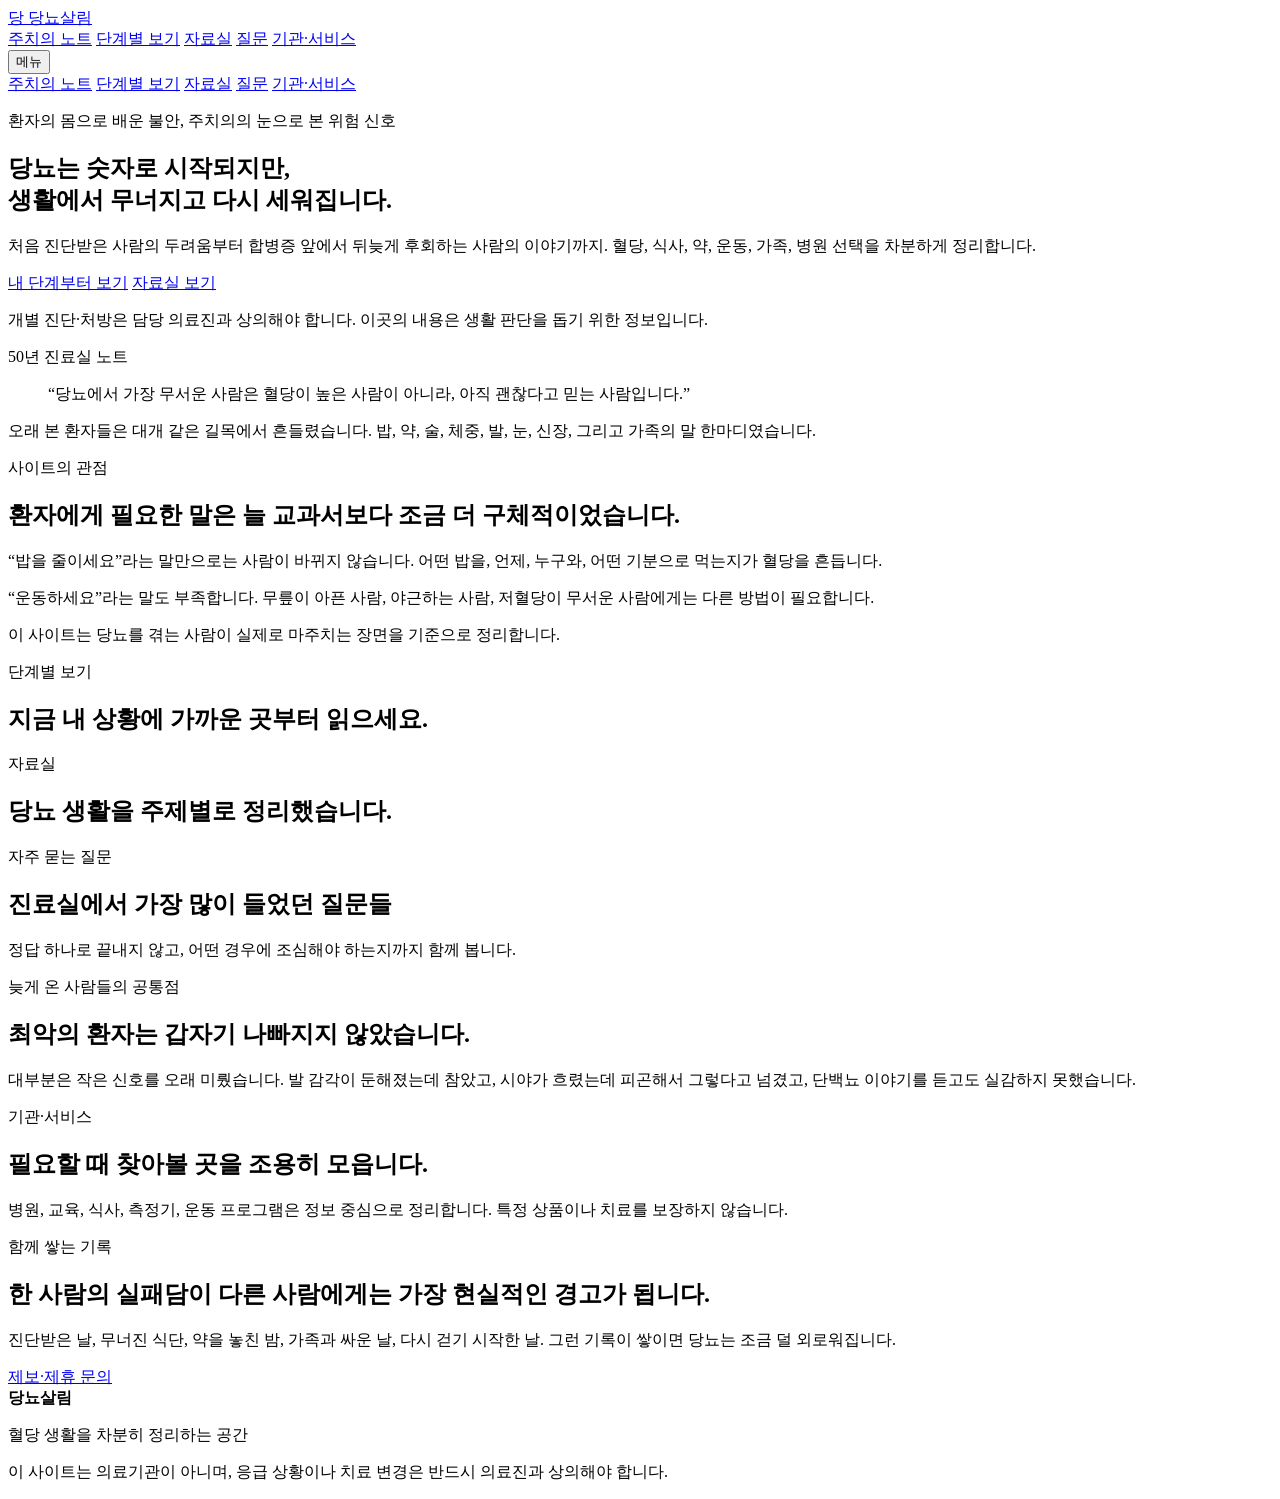
==== index.html @ 9df56ef4 "Create renewed diabetes site index" ====
<!doctype html>
<html lang="ko">
<head>
  <meta charset="UTF-8" />
  <meta name="viewport" content="width=device-width, initial-scale=1.0" />
  <title>당뇨살림 | 환자와 주치의의 당뇨 기록</title>
  <meta name="description" content="당뇨를 겪은 사람의 마음과 오랜 진료실의 경험을 바탕으로 혈당, 식사, 약, 합병증, 가족의 문제를 담백하게 정리한 당뇨 정보 사이트입니다." />
  <link rel="preconnect" href="https://fonts.googleapis.com">
  <link rel="preconnect" href="https://fonts.gstatic.com" crossorigin>
  <link href="https://fonts.googleapis.com/css2?family=Noto+Sans+KR:wght@400;500;700;800&display=swap" rel="stylesheet">
  <link rel="stylesheet" href="./styles.css" />
</head>
<body>
  <header class="topbar">
    <div class="container nav">
      <a href="#home" class="brand" aria-label="당뇨살림 홈">
        <span class="brand-mark">당</span>
        <span class="brand-text">당뇨살림</span>
      </a>
      <nav class="nav-links" aria-label="주요 메뉴">
        <a href="#story">주치의 노트</a>
        <a href="#stages">단계별 보기</a>
        <a href="#library">자료실</a>
        <a href="#questions">질문</a>
        <a href="#partners">기관·서비스</a>
      </nav>
      <button class="mobile-toggle" id="mobileToggle" type="button">메뉴</button>
    </div>
    <div class="mobile-panel" id="mobilePanel">
      <a href="#story">주치의 노트</a>
      <a href="#stages">단계별 보기</a>
      <a href="#library">자료실</a>
      <a href="#questions">질문</a>
      <a href="#partners">기관·서비스</a>
    </div>
  </header>

  <main id="home">
    <section class="hero">
      <div class="container hero-grid">
        <div class="hero-copy">
          <p class="eyebrow">환자의 몸으로 배운 불안, 주치의의 눈으로 본 위험 신호</p>
          <h1>당뇨는 숫자로 시작되지만,<br />생활에서 무너지고 다시 세워집니다.</h1>
          <p class="lead">처음 진단받은 사람의 두려움부터 합병증 앞에서 뒤늦게 후회하는 사람의 이야기까지. 혈당, 식사, 약, 운동, 가족, 병원 선택을 차분하게 정리합니다.</p>
          <div class="hero-actions">
            <a href="#stages" class="btn primary">내 단계부터 보기</a>
            <a href="#library" class="btn ghost">자료실 보기</a>
          </div>
          <p class="medical-note">개별 진단·처방은 담당 의료진과 상의해야 합니다. 이곳의 내용은 생활 판단을 돕기 위한 정보입니다.</p>
        </div>
        <aside class="doctor-card" aria-label="사이트 소개">
          <div class="doctor-kicker">50년 진료실 노트</div>
          <blockquote>“당뇨에서 가장 무서운 사람은 혈당이 높은 사람이 아니라, 아직 괜찮다고 믿는 사람입니다.”</blockquote>
          <p>오래 본 환자들은 대개 같은 길목에서 흔들렸습니다. 밥, 약, 술, 체중, 발, 눈, 신장, 그리고 가족의 말 한마디였습니다.</p>
        </aside>
      </div>
    </section>

    <section id="story" class="section story-section">
      <div class="container story-grid">
        <div>
          <p class="eyebrow">사이트의 관점</p>
          <h2>환자에게 필요한 말은 늘 교과서보다 조금 더 구체적이었습니다.</h2>
        </div>
        <div class="story-text">
          <p>“밥을 줄이세요”라는 말만으로는 사람이 바뀌지 않습니다. 어떤 밥을, 언제, 누구와, 어떤 기분으로 먹는지가 혈당을 흔듭니다.</p>
          <p>“운동하세요”라는 말도 부족합니다. 무릎이 아픈 사람, 야근하는 사람, 저혈당이 무서운 사람에게는 다른 방법이 필요합니다.</p>
          <p>이 사이트는 당뇨를 겪는 사람이 실제로 마주치는 장면을 기준으로 정리합니다.</p>
        </div>
      </div>
    </section>

    <section class="section compact" id="stages">
      <div class="container">
        <div class="section-head">
          <p class="eyebrow">단계별 보기</p>
          <h2>지금 내 상황에 가까운 곳부터 읽으세요.</h2>
        </div>
        <div class="stage-grid" id="stageGrid"></div>
      </div>
    </section>

    <section class="section muted" id="library">
      <div class="container">
        <div class="section-head split">
          <div>
            <p class="eyebrow">자료실</p>
            <h2>당뇨 생활을 주제별로 정리했습니다.</h2>
          </div>
          <div class="filter-row" id="filterRow"></div>
        </div>
        <div class="article-grid" id="articleGrid"></div>
      </div>
    </section>

    <section class="section" id="questions">
      <div class="container question-layout">
        <div>
          <p class="eyebrow">자주 묻는 질문</p>
          <h2>진료실에서 가장 많이 들었던 질문들</h2>
          <p class="soft-copy">정답 하나로 끝내지 않고, 어떤 경우에 조심해야 하는지까지 함께 봅니다.</p>
        </div>
        <div class="faq-list" id="faqList"></div>
      </div>
    </section>

    <section class="section dark" id="worst">
      <div class="container warning-grid">
        <div>
          <p class="eyebrow light">늦게 온 사람들의 공통점</p>
          <h2>최악의 환자는 갑자기 나빠지지 않았습니다.</h2>
          <p>대부분은 작은 신호를 오래 미뤘습니다. 발 감각이 둔해졌는데 참았고, 시야가 흐렸는데 피곤해서 그렇다고 넘겼고, 단백뇨 이야기를 듣고도 실감하지 못했습니다.</p>
        </div>
        <div class="warning-list" id="warningList"></div>
      </div>
    </section>

    <section class="section" id="partners">
      <div class="container">
        <div class="section-head split">
          <div>
            <p class="eyebrow">기관·서비스</p>
            <h2>필요할 때 찾아볼 곳을 조용히 모읍니다.</h2>
          </div>
          <p class="soft-copy narrow">병원, 교육, 식사, 측정기, 운동 프로그램은 정보 중심으로 정리합니다. 특정 상품이나 치료를 보장하지 않습니다.</p>
        </div>
        <div class="partner-grid" id="partnerGrid"></div>
      </div>
    </section>

    <section class="section closing" id="contact">
      <div class="container closing-box">
        <p class="eyebrow">함께 쌓는 기록</p>
        <h2>한 사람의 실패담이 다른 사람에게는 가장 현실적인 경고가 됩니다.</h2>
        <p>진단받은 날, 무너진 식단, 약을 놓친 밤, 가족과 싸운 날, 다시 걷기 시작한 날. 그런 기록이 쌓이면 당뇨는 조금 덜 외로워집니다.</p>
        <a class="btn primary" href="mailto:contact@example.com">제보·제휴 문의</a>
      </div>
    </section>
  </main>

  <footer class="footer">
    <div class="container footer-grid">
      <div><strong>당뇨살림</strong><p>혈당 생활을 차분히 정리하는 공간</p></div>
      <div><p>이 사이트는 의료기관이 아니며, 응급 상황이나 치료 변경은 반드시 의료진과 상의해야 합니다.</p></div>
    </div>
  </footer>

  <script src="./data.js"></script>
  <script src="./app.js"></script>
</body>
</html>
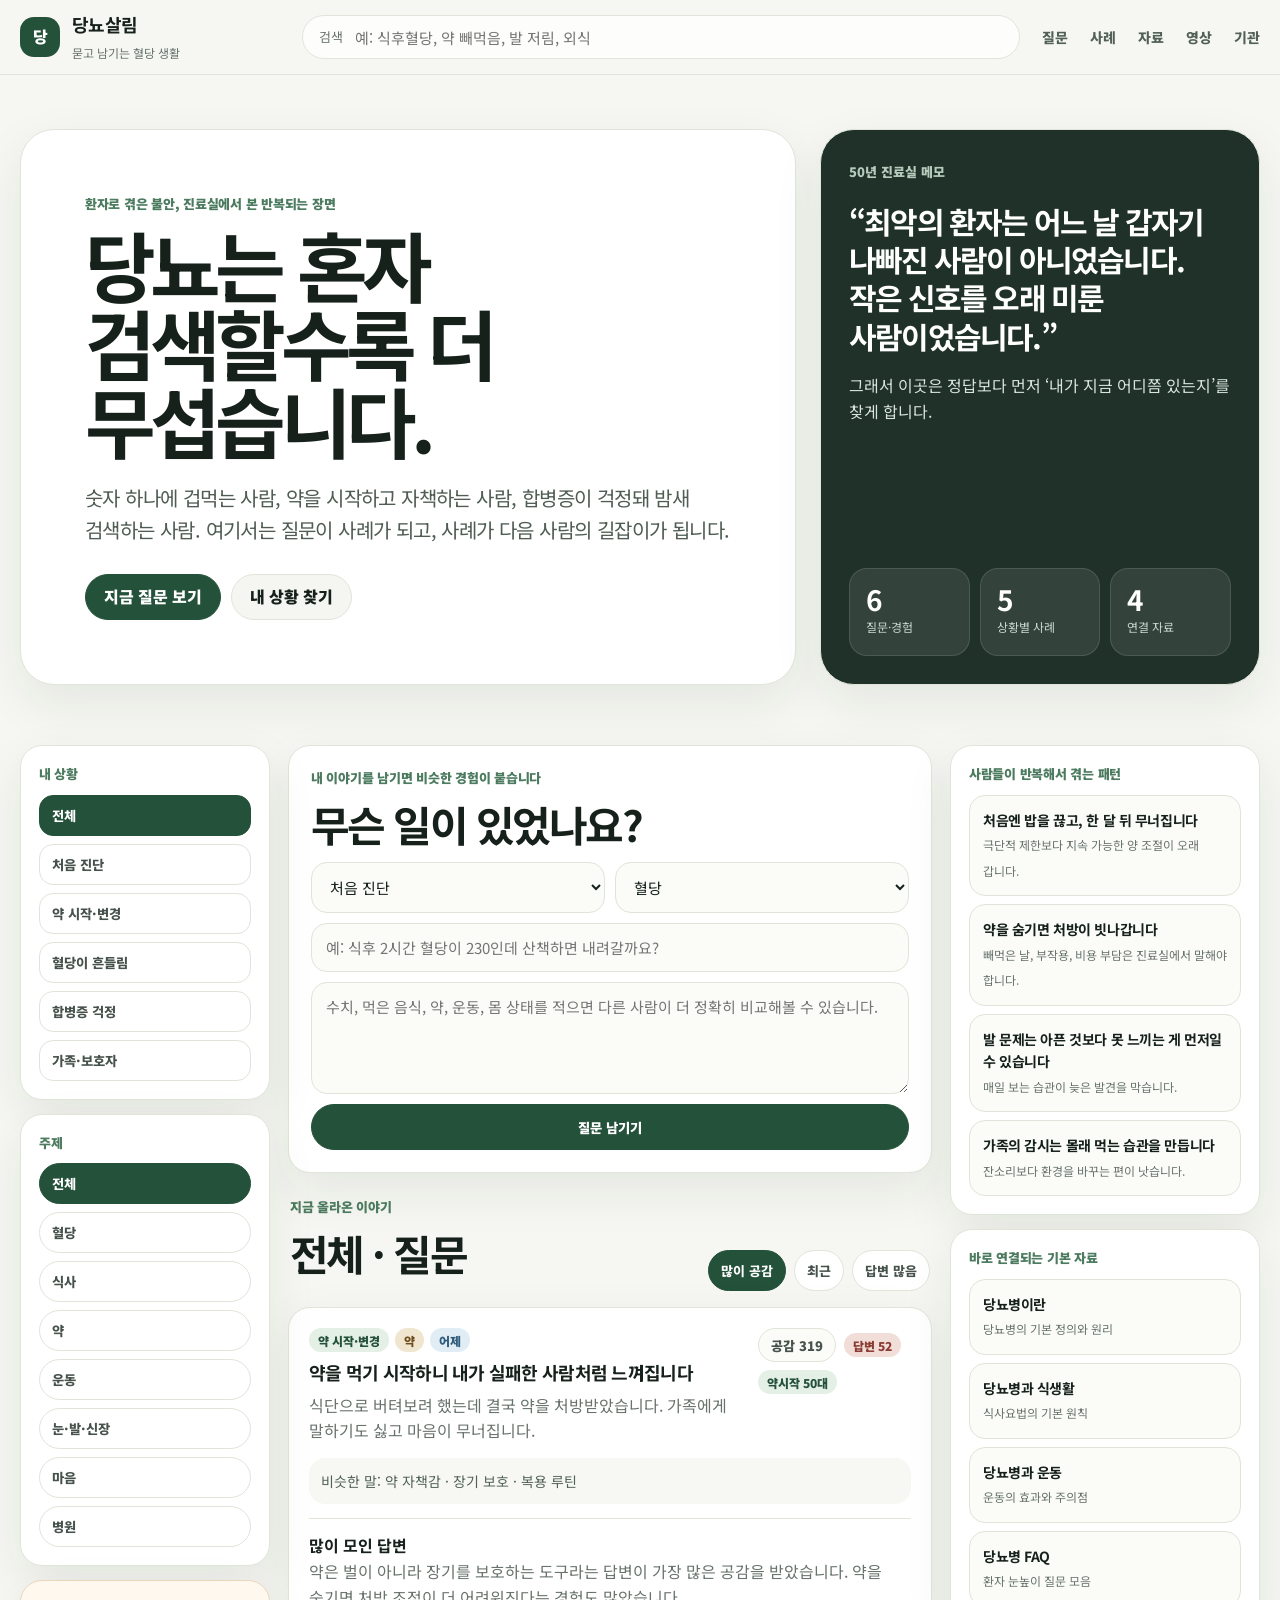
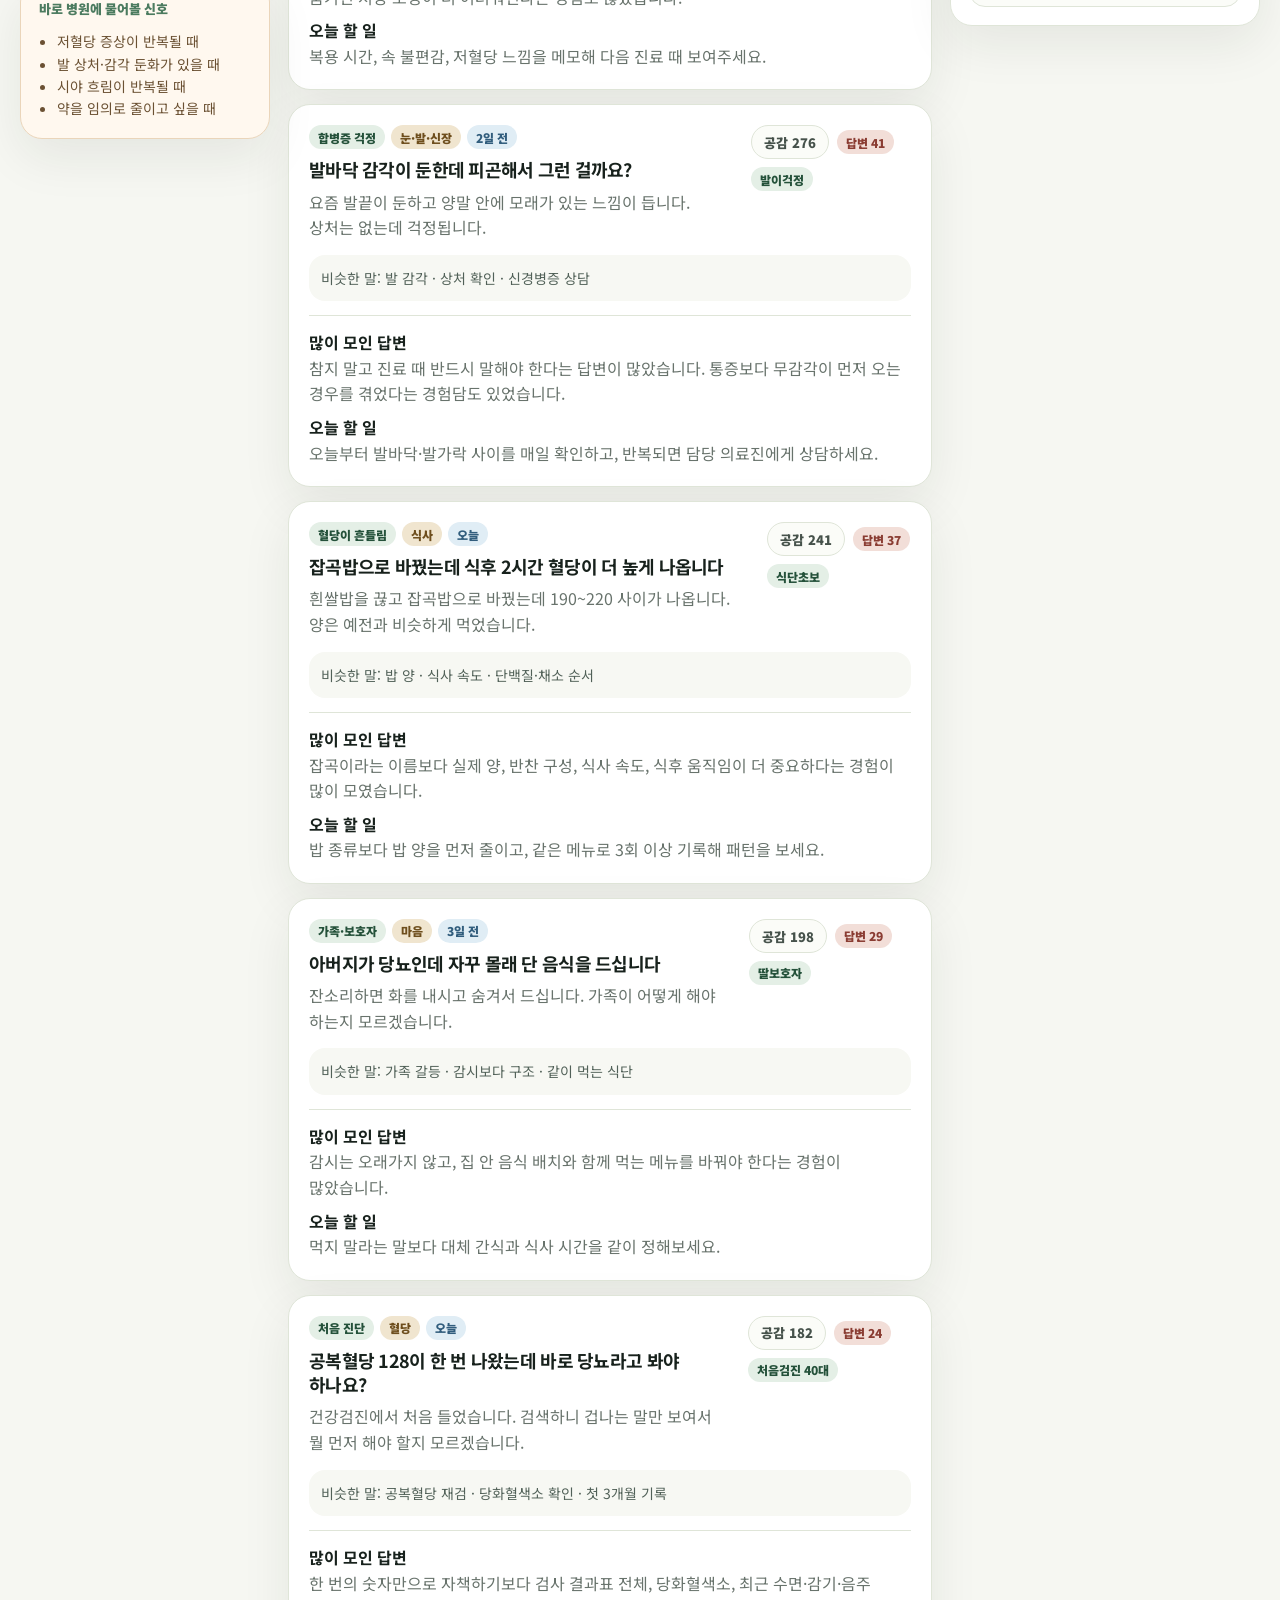
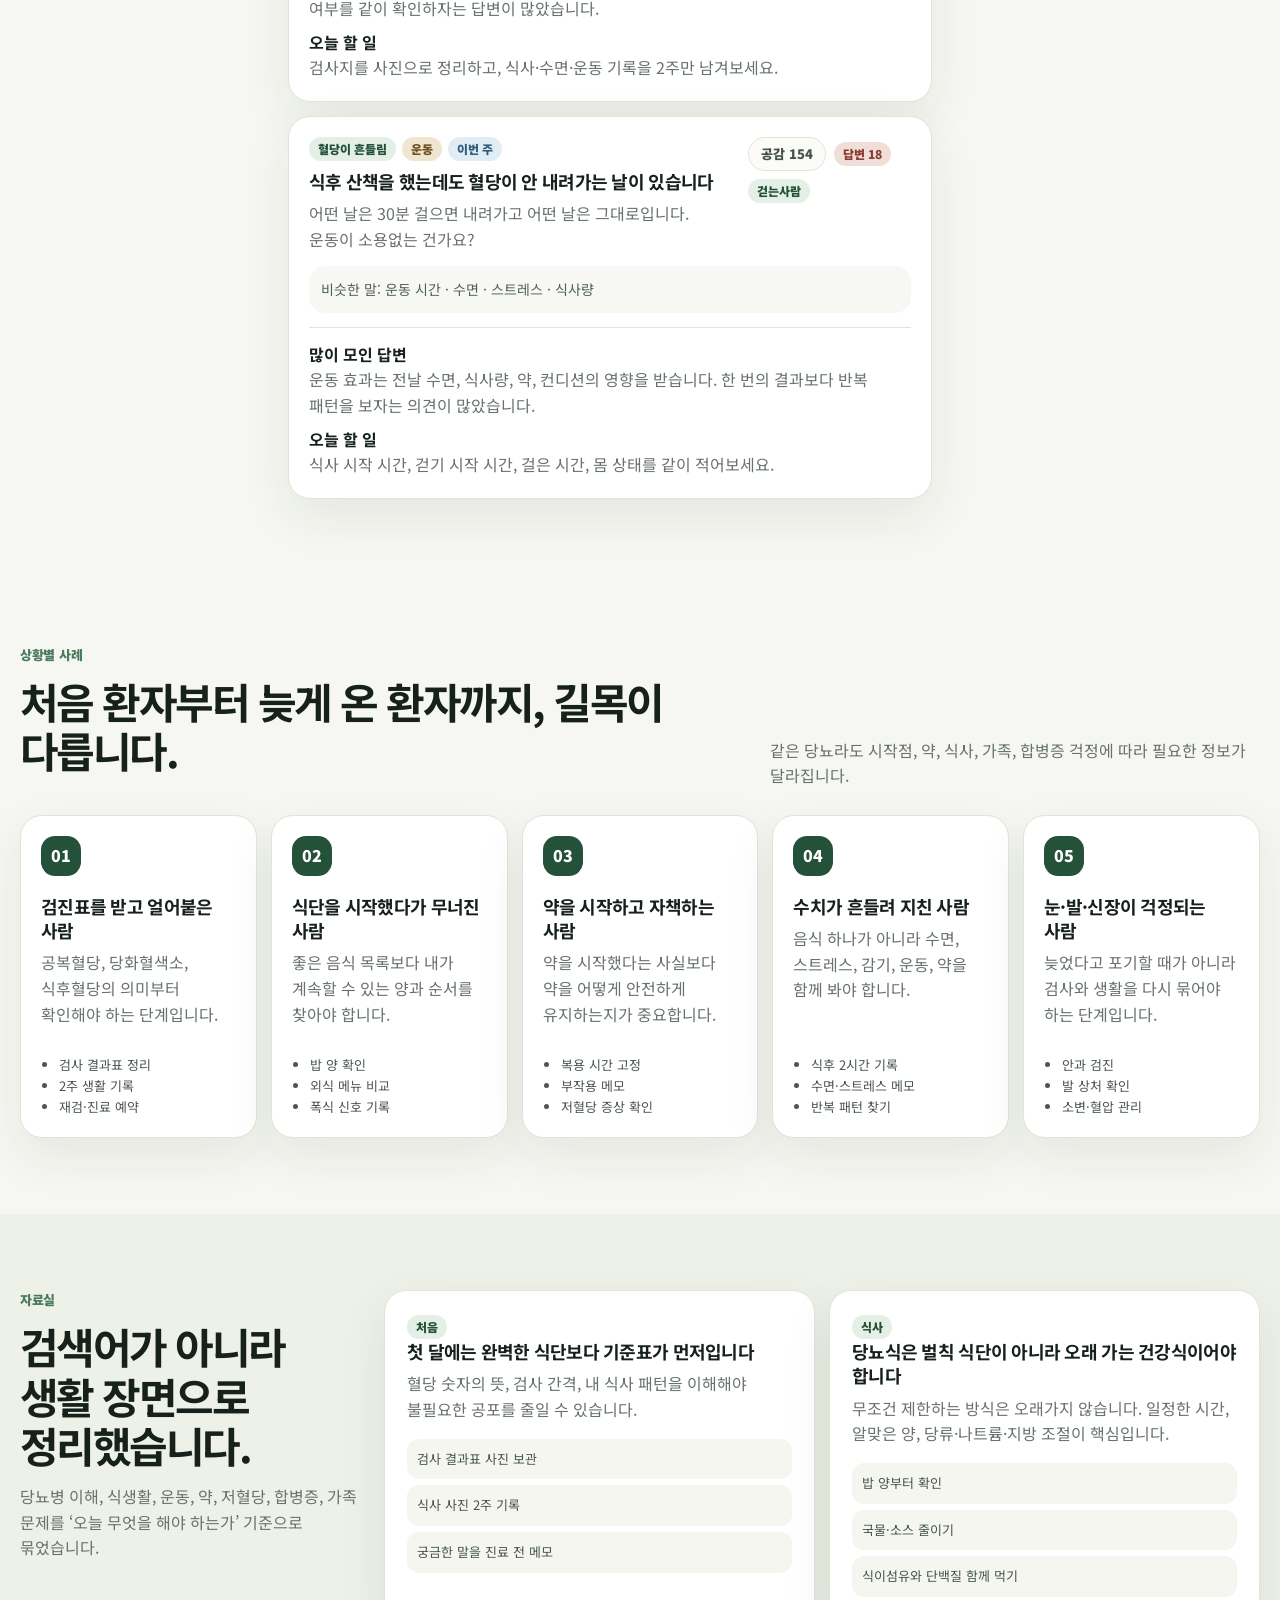
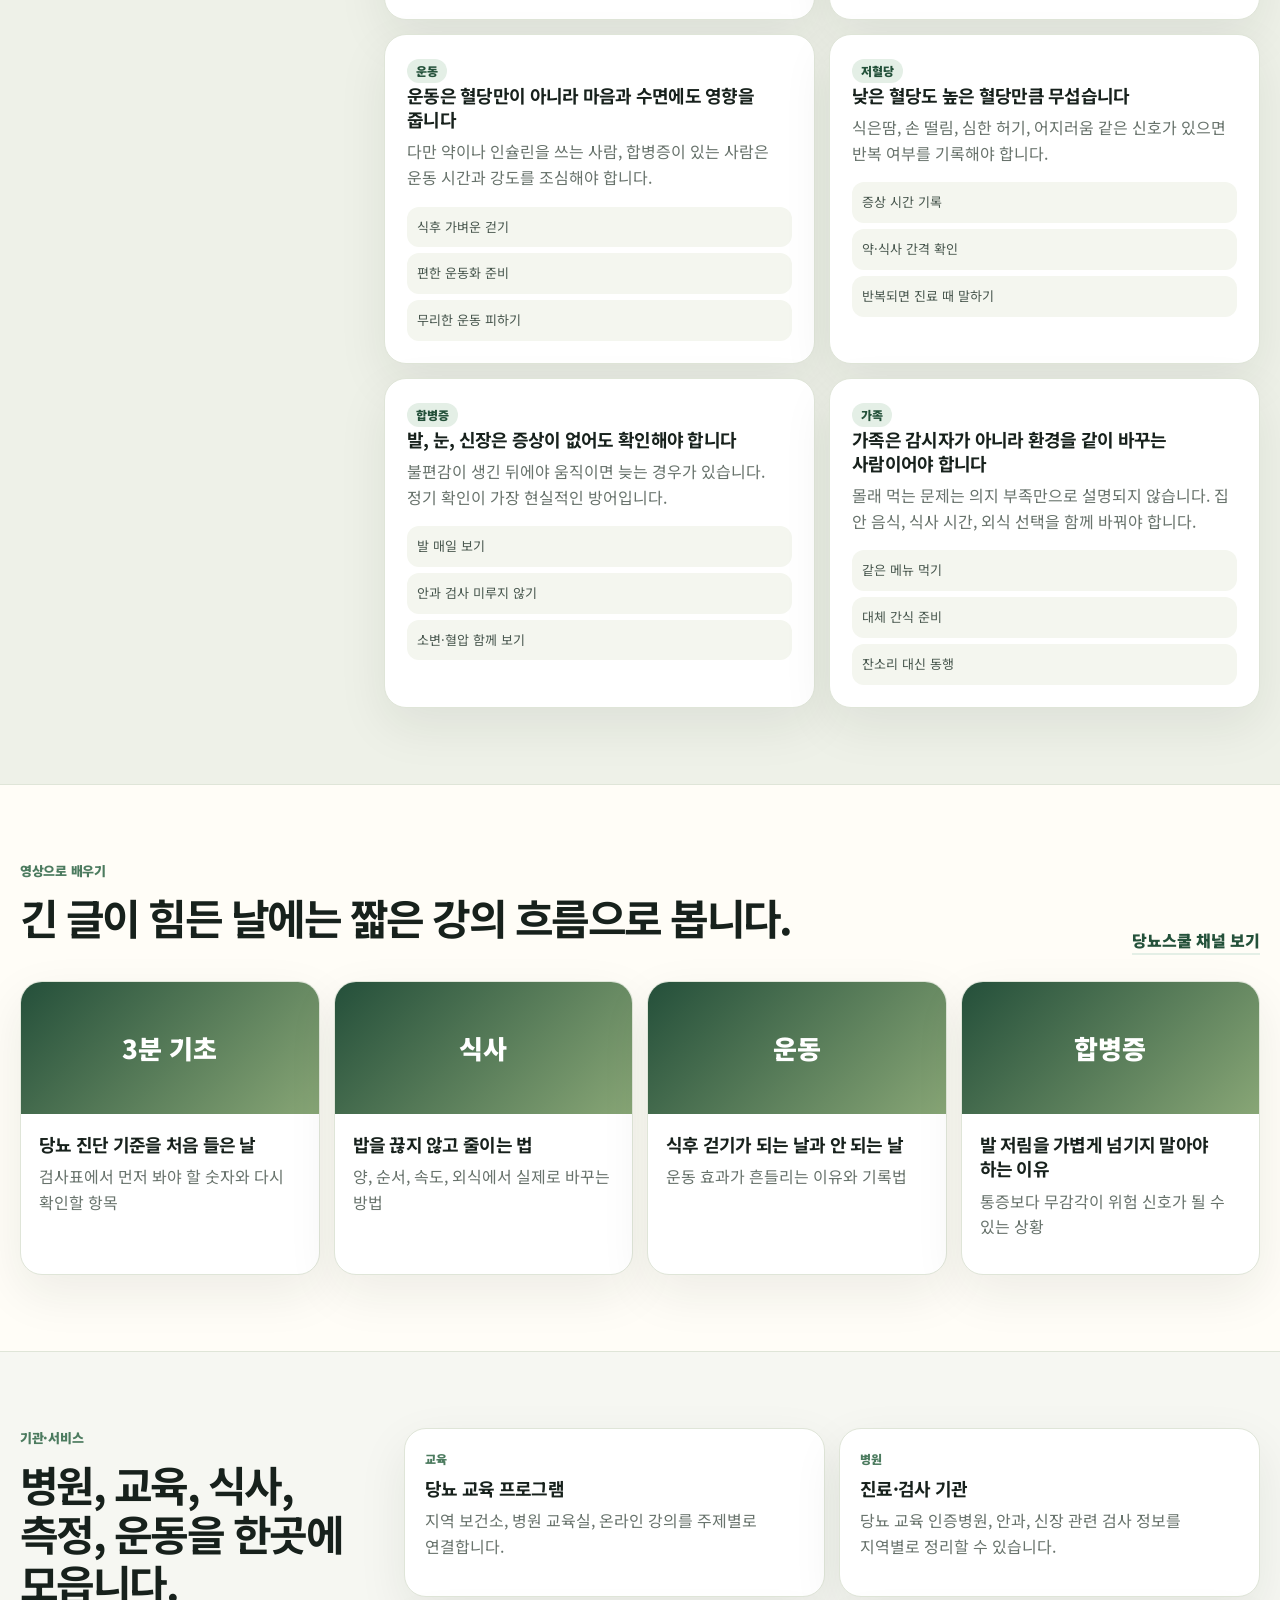
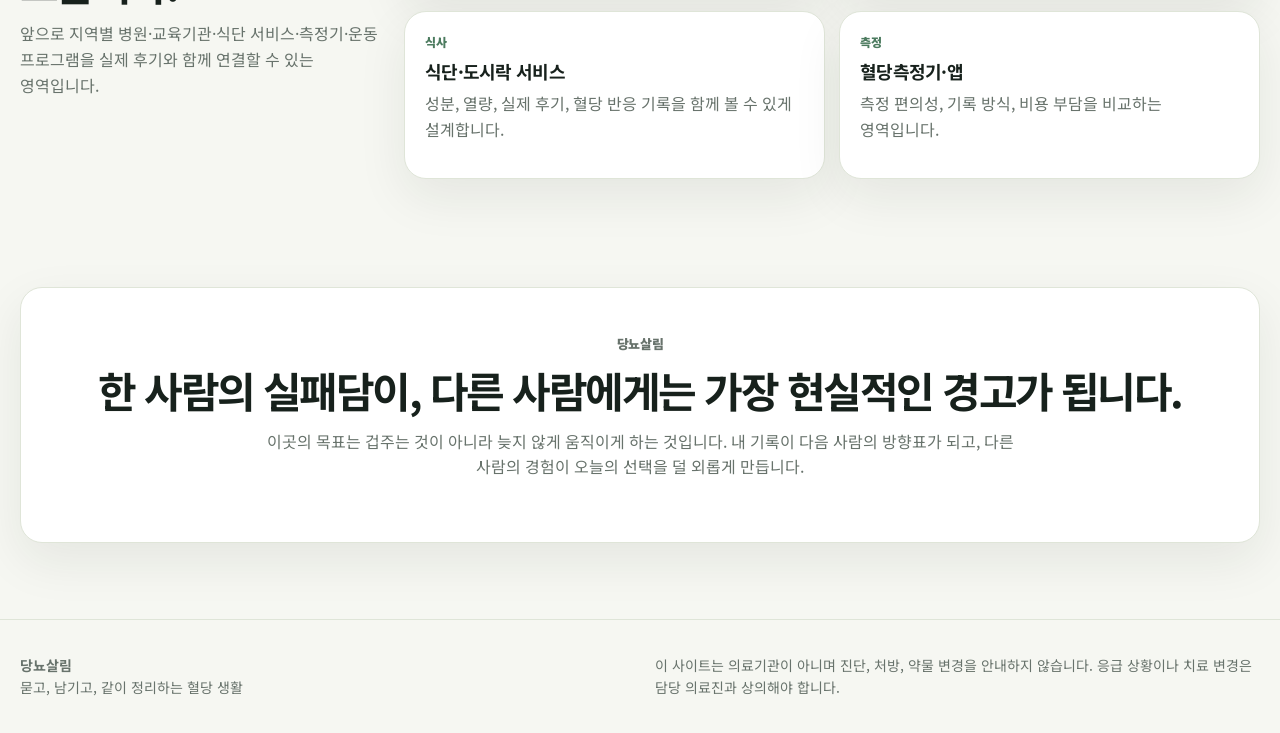
==== commit 2953f774: "Redesign as community knowledge product" ====
--- a/index.html
+++ b/index.html
@@ -3,149 +3,29 @@
 <head>
   <meta charset="UTF-8" />
   <meta name="viewport" content="width=device-width, initial-scale=1.0" />
-  <title>당뇨살림 | 환자와 주치의의 당뇨 기록</title>
-  <meta name="description" content="당뇨를 겪은 사람의 마음과 오랜 진료실의 경험을 바탕으로 혈당, 식사, 약, 합병증, 가족의 문제를 담백하게 정리한 당뇨 정보 사이트입니다." />
+  <title>당뇨살림 | 묻고 남기는 혈당 생활 커뮤니티</title>
+  <meta name="description" content="당뇨 환자의 실제 경험과 오래 진료실에서 반복해서 본 노하우를 질문, 사례, 자료, 영상, 기관 정보로 연결하는 당뇨 생활 커뮤니티입니다." />
   <link rel="preconnect" href="https://fonts.googleapis.com">
   <link rel="preconnect" href="https://fonts.gstatic.com" crossorigin>
-  <link href="https://fonts.googleapis.com/css2?family=Noto+Sans+KR:wght@400;500;700;800&display=swap" rel="stylesheet">
-  <link rel="stylesheet" href="./styles.css" />
+  <link href="https://fonts.googleapis.com/css2?family=Noto+Sans+KR:wght@400;500;700;800;900&display=swap" rel="stylesheet">
+  <style>
+    :root{--bg:#f6f7f2;--paper:#fff;--ink:#17211c;--muted:#68736c;--line:#dfe5d8;--soft:#eef1e8;--green:#24513a;--green2:#4c7b5f;--green3:#e4efe6;--sand:#f0e5cf;--red:#8a3c32;--blue:#315d7d;--shadow:0 18px 50px rgba(23,33,28,.08);--r:22px}*{box-sizing:border-box}html{scroll-behavior:smooth}body{margin:0;font-family:'Noto Sans KR',system-ui,sans-serif;background:var(--bg);color:var(--ink);line-height:1.6;word-break:keep-all}a{text-decoration:none;color:inherit}button,input,select,textarea{font-family:inherit}button{cursor:pointer}.shell{width:min(1440px,calc(100% - 40px));margin:0 auto}.topbar{position:sticky;top:0;z-index:20;background:rgba(246,247,242,.92);backdrop-filter:blur(16px);border-bottom:1px solid var(--line)}.nav{height:74px;display:grid;grid-template-columns:260px minmax(280px,1fr) auto;gap:22px;align-items:center}.brand{display:flex;gap:12px;align-items:center}.mark{width:40px;height:40px;border-radius:14px;background:var(--green);color:#fff;display:grid;place-items:center;font-weight:900}.brand strong{display:block;font-size:18px;letter-spacing:-.04em}.brand small{color:var(--muted);font-size:12px}.search{height:44px;border:1px solid var(--line);background:rgba(255,255,255,.8);border-radius:999px;display:flex;gap:10px;align-items:center;padding:0 16px;color:var(--muted);font-size:13px}.search input{width:100%;border:0;outline:0;background:transparent;font-size:15px}.navlinks{display:flex;gap:22px;font-size:14px;font-weight:800;color:#526057}.hero{padding:54px 0 34px}.hero-grid{display:grid;grid-template-columns:minmax(0,1.2fr) 440px;gap:24px}.hero-copy,.hero-panel,.card,.composer,.thread,.case,.knowledge,.video,.partner,.closing-box{background:var(--paper);border:1px solid var(--line);border-radius:var(--r);box-shadow:var(--shadow)}.hero-copy{border-radius:34px;padding:clamp(34px,6vw,64px)}.eyebrow,.label{margin:0 0 10px;color:var(--green2);font-size:13px;font-weight:900;letter-spacing:-.02em}h1,h2,h3,p{margin-top:0}h1{font-size:clamp(44px,6vw,78px);line-height:1.02;letter-spacing:-.075em;margin-bottom:22px}h2{font-size:clamp(25px,3.4vw,42px);line-height:1.18;letter-spacing:-.06em;margin-bottom:14px}h3{font-size:18px;line-height:1.35;letter-spacing:-.04em;margin-bottom:8px}.lead{color:#4f5d53;font-size:20px;max-width:840px;letter-spacing:-.03em}.actions{display:flex;gap:10px;flex-wrap:wrap;margin-top:28px}.btn{min-height:46px;border:1px solid var(--line);border-radius:999px;padding:0 18px;display:inline-flex;align-items:center;justify-content:center;font-weight:900;background:#fff}.btn.primary{background:var(--green);color:#fff;border-color:var(--green)}.btn.ghost{background:#f5f6f1}.hero-panel{border-radius:34px;padding:28px;display:grid;align-content:space-between;gap:22px;background:#1f3128;color:#fff}.doctor span{color:#b7cbbd;font-size:13px;font-weight:900}.doctor strong{display:block;margin:18px 0;font-size:30px;line-height:1.28;letter-spacing:-.06em}.doctor p{color:#d9e4dc;margin-bottom:0}.stats{display:grid;grid-template-columns:repeat(3,1fr);gap:10px}.stats div{background:rgba(255,255,255,.09);border:1px solid rgba(255,255,255,.12);border-radius:18px;padding:16px}.stats strong{display:block;font-size:28px;line-height:1}.stats span{color:#c9d8ce;font-size:12px}.app{padding:26px 0 70px}.app-grid{display:grid;grid-template-columns:250px minmax(0,1fr) 310px;gap:18px;align-items:start}.side{position:sticky;top:92px;display:grid;gap:14px}.card{padding:18px}.list{display:grid;gap:8px}.state,.topic,.sort{border:1px solid var(--line);background:#fff;border-radius:14px;padding:10px 12px;text-align:left;color:#46524b;font-weight:800}.topic,.sort{border-radius:999px}.state.active,.topic.active,.sort.active{background:var(--green);color:#fff;border-color:var(--green)}.caution{background:#fff8ef;border-color:#ead5ba}.caution ul{margin:0;padding-left:18px;color:#6b5133;font-size:14px}.feed{display:grid;gap:16px}.composer{padding:22px}.form{display:grid;gap:10px}.two{display:grid;grid-template-columns:1fr 1fr;gap:10px}.form input,.form textarea,.form select{width:100%;border:1px solid var(--line);border-radius:16px;padding:13px 14px;outline:0;background:#fbfcf8;color:var(--ink);font-size:15px}.toolbar{display:flex;justify-content:space-between;gap:20px;align-items:end;padding:8px 2px 0}.sorts{display:flex;gap:8px;flex-wrap:wrap;justify-content:flex-end}.sort{font-size:13px}.threads{display:grid;gap:14px}.thread{padding:20px;display:grid;gap:14px}.thread-top{display:flex;justify-content:space-between;gap:18px;align-items:start}.meta{display:flex;flex-wrap:wrap;gap:6px;margin-bottom:8px}.pill{display:inline-flex;align-items:center;min-height:24px;padding:0 9px;border-radius:999px;font-size:12px;font-weight:900;background:var(--green3);color:var(--green)}.pill.sand{background:var(--sand);color:#6e4e1d}.pill.blue{background:#e0edf5;color:var(--blue)}.pill.red{background:#f2ded8;color:var(--red)}.thread p{color:var(--muted);margin-bottom:0}.thread-actions{display:flex;flex-wrap:wrap;gap:8px;align-items:center}.vote,.mini{border:1px solid var(--line);border-radius:999px;background:#fbfcf8;min-height:34px;padding:0 12px;font-size:13px;font-weight:900;color:#46524b}.summary{border-top:1px solid var(--line);padding-top:14px;display:grid;gap:8px}.related{background:#f7f8f3;border-radius:16px;padding:12px;color:#516158;font-size:14px}.pattern,.source{border:1px solid var(--line);border-radius:16px;padding:13px;background:#fbfcf8}.pattern strong,.source strong{display:block;font-size:14px;letter-spacing:-.03em}.pattern span,.source span{color:var(--muted);font-size:12px}.section{padding:76px 0}.muted{background:var(--soft)}.head{margin-bottom:26px}.split{display:flex;justify-content:space-between;gap:40px;align-items:end}.copy{color:var(--muted);max-width:520px;margin-bottom:0}.case-map{display:grid;grid-template-columns:repeat(5,1fr);gap:14px}.case{padding:20px;min-height:270px;display:flex;flex-direction:column;justify-content:space-between}.step{width:40px;height:40px;border-radius:14px;display:grid;place-items:center;background:var(--green);color:#fff;font-weight:900;margin-bottom:18px}.case p,.knowledge p,.video p,.partner p,.closing-box p{color:var(--muted)}.case ul{margin:12px 0 0;padding-left:18px;color:#4b574f;font-size:13px}.library-layout{display:grid;grid-template-columns:340px minmax(0,1fr);gap:24px;align-items:start}.library-intro{position:sticky;top:92px}.knowledge-grid{display:grid;grid-template-columns:repeat(2,1fr);gap:14px}.knowledge{padding:22px}.todo{display:grid;gap:6px;margin-top:14px}.todo span{background:#f4f6ef;border-radius:12px;padding:10px;font-size:13px;color:#48574e}.video-section{background:#fffdf7;border-top:1px solid var(--line);border-bottom:1px solid var(--line)}.video-grid{display:grid;grid-template-columns:repeat(4,1fr);gap:14px}.video{overflow:hidden}.thumb{min-height:132px;background:linear-gradient(135deg,#244f3a,#88a676);color:#fff;display:grid;place-items:center;font-weight:900;font-size:26px}.video .body{padding:18px}.link{color:var(--green);font-weight:900;border-bottom:2px solid var(--green3);align-self:end}.places-grid{display:grid;grid-template-columns:360px minmax(0,1fr);gap:24px}.partner-grid{display:grid;grid-template-columns:repeat(2,1fr);gap:14px}.partner{padding:20px}.partner .type{color:var(--green2);font-size:12px;font-weight:900;margin-bottom:8px}.closing{padding-top:32px}.closing-box{padding:46px;text-align:center}.closing-box p{max-width:760px;margin-left:auto;margin-right:auto}.footer{padding:34px 0;border-top:1px solid var(--line);color:var(--muted);font-size:14px}.footer-grid{display:grid;grid-template-columns:1fr 1fr;gap:30px}.footer p{margin-bottom:0}.empty{padding:28px;border:1px dashed var(--line);border-radius:var(--r);text-align:center;color:var(--muted);background:rgba(255,255,255,.5)}@media(max-width:1180px){.nav{grid-template-columns:240px 1fr}.navlinks{display:none}.hero-grid,.app-grid,.library-layout,.places-grid{grid-template-columns:1fr}.side,.library-intro{position:static}.left{grid-template-columns:repeat(3,1fr)}.right{grid-template-columns:repeat(2,1fr)}.case-map{grid-template-columns:repeat(3,1fr)}.video-grid{grid-template-columns:repeat(2,1fr)}}@media(max-width:760px){.shell{width:min(100% - 28px,1440px)}.nav{height:auto;padding:14px 0;grid-template-columns:1fr}.brand small{display:none}.hero{padding:28px 0 20px}.hero-copy{padding:30px 22px;border-radius:26px}h1{font-size:42px}h2{font-size:28px}.lead{font-size:17px}.hero-panel{border-radius:26px}.doctor strong{font-size:23px}.stats,.left,.right,.two,.toolbar,.split,.case-map,.knowledge-grid,.video-grid,.partner-grid,.footer-grid{grid-template-columns:1fr;display:grid}.toolbar{align-items:start}.sorts{justify-content:flex-start}.thread-top{display:block}.section{padding:54px 0}.closing-box{padding:30px 20px}}
+  </style>
 </head>
 <body>
-  <header class="topbar">
-    <div class="container nav">
-      <a href="#home" class="brand" aria-label="당뇨살림 홈">
-        <span class="brand-mark">당</span>
-        <span class="brand-text">당뇨살림</span>
-      </a>
-      <nav class="nav-links" aria-label="주요 메뉴">
-        <a href="#story">주치의 노트</a>
-        <a href="#stages">단계별 보기</a>
-        <a href="#library">자료실</a>
-        <a href="#questions">질문</a>
-        <a href="#partners">기관·서비스</a>
-      </nav>
-      <button class="mobile-toggle" id="mobileToggle" type="button">메뉴</button>
-    </div>
-    <div class="mobile-panel" id="mobilePanel">
-      <a href="#story">주치의 노트</a>
-      <a href="#stages">단계별 보기</a>
-      <a href="#library">자료실</a>
-      <a href="#questions">질문</a>
-      <a href="#partners">기관·서비스</a>
-    </div>
-  </header>
-
+  <header class="topbar"><div class="shell nav"><a href="#home" class="brand"><span class="mark">당</span><span><strong>당뇨살림</strong><small>묻고 남기는 혈당 생활</small></span></a><label class="search"><span>검색</span><input id="search" type="search" placeholder="예: 식후혈당, 약 빼먹음, 발 저림, 외식"></label><nav class="navlinks"><a href="#board">질문</a><a href="#cases">사례</a><a href="#library">자료</a><a href="#video">영상</a><a href="#places">기관</a></nav></div></header>
   <main id="home">
-    <section class="hero">
-      <div class="container hero-grid">
-        <div class="hero-copy">
-          <p class="eyebrow">환자의 몸으로 배운 불안, 주치의의 눈으로 본 위험 신호</p>
-          <h1>당뇨는 숫자로 시작되지만,<br />생활에서 무너지고 다시 세워집니다.</h1>
-          <p class="lead">처음 진단받은 사람의 두려움부터 합병증 앞에서 뒤늦게 후회하는 사람의 이야기까지. 혈당, 식사, 약, 운동, 가족, 병원 선택을 차분하게 정리합니다.</p>
-          <div class="hero-actions">
-            <a href="#stages" class="btn primary">내 단계부터 보기</a>
-            <a href="#library" class="btn ghost">자료실 보기</a>
-          </div>
-          <p class="medical-note">개별 진단·처방은 담당 의료진과 상의해야 합니다. 이곳의 내용은 생활 판단을 돕기 위한 정보입니다.</p>
-        </div>
-        <aside class="doctor-card" aria-label="사이트 소개">
-          <div class="doctor-kicker">50년 진료실 노트</div>
-          <blockquote>“당뇨에서 가장 무서운 사람은 혈당이 높은 사람이 아니라, 아직 괜찮다고 믿는 사람입니다.”</blockquote>
-          <p>오래 본 환자들은 대개 같은 길목에서 흔들렸습니다. 밥, 약, 술, 체중, 발, 눈, 신장, 그리고 가족의 말 한마디였습니다.</p>
-        </aside>
-      </div>
-    </section>
-
-    <section id="story" class="section story-section">
-      <div class="container story-grid">
-        <div>
-          <p class="eyebrow">사이트의 관점</p>
-          <h2>환자에게 필요한 말은 늘 교과서보다 조금 더 구체적이었습니다.</h2>
-        </div>
-        <div class="story-text">
-          <p>“밥을 줄이세요”라는 말만으로는 사람이 바뀌지 않습니다. 어떤 밥을, 언제, 누구와, 어떤 기분으로 먹는지가 혈당을 흔듭니다.</p>
-          <p>“운동하세요”라는 말도 부족합니다. 무릎이 아픈 사람, 야근하는 사람, 저혈당이 무서운 사람에게는 다른 방법이 필요합니다.</p>
-          <p>이 사이트는 당뇨를 겪는 사람이 실제로 마주치는 장면을 기준으로 정리합니다.</p>
-        </div>
-      </div>
-    </section>
-
-    <section class="section compact" id="stages">
-      <div class="container">
-        <div class="section-head">
-          <p class="eyebrow">단계별 보기</p>
-          <h2>지금 내 상황에 가까운 곳부터 읽으세요.</h2>
-        </div>
-        <div class="stage-grid" id="stageGrid"></div>
-      </div>
-    </section>
-
-    <section class="section muted" id="library">
-      <div class="container">
-        <div class="section-head split">
-          <div>
-            <p class="eyebrow">자료실</p>
-            <h2>당뇨 생활을 주제별로 정리했습니다.</h2>
-          </div>
-          <div class="filter-row" id="filterRow"></div>
-        </div>
-        <div class="article-grid" id="articleGrid"></div>
-      </div>
-    </section>
-
-    <section class="section" id="questions">
-      <div class="container question-layout">
-        <div>
-          <p class="eyebrow">자주 묻는 질문</p>
-          <h2>진료실에서 가장 많이 들었던 질문들</h2>
-          <p class="soft-copy">정답 하나로 끝내지 않고, 어떤 경우에 조심해야 하는지까지 함께 봅니다.</p>
-        </div>
-        <div class="faq-list" id="faqList"></div>
-      </div>
-    </section>
-
-    <section class="section dark" id="worst">
-      <div class="container warning-grid">
-        <div>
-          <p class="eyebrow light">늦게 온 사람들의 공통점</p>
-          <h2>최악의 환자는 갑자기 나빠지지 않았습니다.</h2>
-          <p>대부분은 작은 신호를 오래 미뤘습니다. 발 감각이 둔해졌는데 참았고, 시야가 흐렸는데 피곤해서 그렇다고 넘겼고, 단백뇨 이야기를 듣고도 실감하지 못했습니다.</p>
-        </div>
-        <div class="warning-list" id="warningList"></div>
-      </div>
-    </section>
-
-    <section class="section" id="partners">
-      <div class="container">
-        <div class="section-head split">
-          <div>
-            <p class="eyebrow">기관·서비스</p>
-            <h2>필요할 때 찾아볼 곳을 조용히 모읍니다.</h2>
-          </div>
-          <p class="soft-copy narrow">병원, 교육, 식사, 측정기, 운동 프로그램은 정보 중심으로 정리합니다. 특정 상품이나 치료를 보장하지 않습니다.</p>
-        </div>
-        <div class="partner-grid" id="partnerGrid"></div>
-      </div>
-    </section>
-
-    <section class="section closing" id="contact">
-      <div class="container closing-box">
-        <p class="eyebrow">함께 쌓는 기록</p>
-        <h2>한 사람의 실패담이 다른 사람에게는 가장 현실적인 경고가 됩니다.</h2>
-        <p>진단받은 날, 무너진 식단, 약을 놓친 밤, 가족과 싸운 날, 다시 걷기 시작한 날. 그런 기록이 쌓이면 당뇨는 조금 덜 외로워집니다.</p>
-        <a class="btn primary" href="mailto:contact@example.com">제보·제휴 문의</a>
-      </div>
-    </section>
-  </main>
-
-  <footer class="footer">
-    <div class="container footer-grid">
-      <div><strong>당뇨살림</strong><p>혈당 생활을 차분히 정리하는 공간</p></div>
-      <div><p>이 사이트는 의료기관이 아니며, 응급 상황이나 치료 변경은 반드시 의료진과 상의해야 합니다.</p></div>
-    </div>
-  </footer>
-
-  <script src="./data.js"></script>
-  <script src="./app.js"></script>
+    <section class="hero"><div class="shell hero-grid"><div class="hero-copy"><p class="eyebrow">환자로 겪은 불안, 진료실에서 본 반복되는 장면</p><h1>당뇨는 혼자 검색할수록 더 무섭습니다.</h1><p class="lead">숫자 하나에 겁먹는 사람, 약을 시작하고 자책하는 사람, 합병증이 걱정돼 밤새 검색하는 사람. 여기서는 질문이 사례가 되고, 사례가 다음 사람의 길잡이가 됩니다.</p><div class="actions"><a class="btn primary" href="#board">지금 질문 보기</a><a class="btn ghost" href="#cases">내 상황 찾기</a></div></div><aside class="hero-panel"><div class="doctor"><span>50년 진료실 메모</span><strong>“최악의 환자는 어느 날 갑자기 나빠진 사람이 아니었습니다. 작은 신호를 오래 미룬 사람이었습니다.”</strong><p>그래서 이곳은 정답보다 먼저 ‘내가 지금 어디쯤 있는지’를 찾게 합니다.</p></div><div class="stats"><div><strong id="statThreads">0</strong><span>질문·경험</span></div><div><strong id="statCases">0</strong><span>상황별 사례</span></div><div><strong id="statSources">0</strong><span>연결 자료</span></div></div></aside></div></section>
+    <section class="app" id="board"><div class="shell app-grid"><aside class="side left"><div class="card"><p class="label">내 상황</p><div class="list" id="stateList"></div></div><div class="card"><p class="label">주제</p><div class="list" id="topicList"></div></div><div class="card caution"><p class="label">바로 병원에 물어볼 신호</p><ul><li>저혈당 증상이 반복될 때</li><li>발 상처·감각 둔화가 있을 때</li><li>시야 흐림이 반복될 때</li><li>약을 임의로 줄이고 싶을 때</li></ul></div></aside><section class="feed"><div class="composer"><p class="label">내 이야기를 남기면 비슷한 경험이 붙습니다</p><h2>무슨 일이 있었나요?</h2><form id="form" class="form"><div class="two"><select id="qState"></select><select id="qTopic"></select></div><input id="qTitle" type="text" placeholder="예: 식후 2시간 혈당이 230인데 산책하면 내려갈까요?" required><textarea id="qBody" rows="4" placeholder="수치, 먹은 음식, 약, 운동, 몸 상태를 적으면 다른 사람이 더 정확히 비교해볼 수 있습니다."></textarea><button class="btn primary" type="submit">질문 남기기</button></form></div><div class="toolbar"><div><p class="label">지금 올라온 이야기</p><h2 id="feedTitle">전체 질문</h2></div><div class="sorts"><button class="sort active" data-sort="hot">많이 공감</button><button class="sort" data-sort="new">최근</button><button class="sort" data-sort="answers">답변 많음</button></div></div><div class="threads" id="threads"></div></section><aside class="side right"><div class="card"><p class="label">사람들이 반복해서 겪는 패턴</p><div class="list" id="patterns"></div></div><div class="card"><p class="label">바로 연결되는 기본 자료</p><div class="list" id="sources"></div></div></aside></div></section>
+    <section class="section" id="cases"><div class="shell"><div class="head split"><div><p class="eyebrow">상황별 사례</p><h2>처음 환자부터 늦게 온 환자까지, 길목이 다릅니다.</h2></div><p class="copy">같은 당뇨라도 시작점, 약, 식사, 가족, 합병증 걱정에 따라 필요한 정보가 달라집니다.</p></div><div class="case-map" id="caseMap"></div></div></section>
+    <section class="section muted" id="library"><div class="shell library-layout"><div class="library-intro"><p class="eyebrow">자료실</p><h2>검색어가 아니라 생활 장면으로 정리했습니다.</h2><p class="copy">당뇨병 이해, 식생활, 운동, 약, 저혈당, 합병증, 가족 문제를 ‘오늘 무엇을 해야 하는가’ 기준으로 묶었습니다.</p></div><div class="knowledge-grid" id="knowledge"></div></div></section>
+    <section class="section video-section" id="video"><div class="shell"><div class="head split"><div><p class="eyebrow">영상으로 배우기</p><h2>긴 글이 힘든 날에는 짧은 강의 흐름으로 봅니다.</h2></div><a class="link" href="https://www.youtube.com/@diabetes.school" target="_blank" rel="noopener">당뇨스쿨 채널 보기</a></div><div class="video-grid" id="videos"></div></div></section>
+    <section class="section" id="places"><div class="shell places-grid"><div><p class="eyebrow">기관·서비스</p><h2>병원, 교육, 식사, 측정, 운동을 한곳에 모읍니다.</h2><p class="copy">앞으로 지역별 병원·교육기관·식단 서비스·측정기·운동 프로그램을 실제 후기와 함께 연결할 수 있는 영역입니다.</p></div><div class="partner-grid" id="partners"></div></div></section>
+    <section class="section closing"><div class="shell closing-box"><p class="eyebrow">당뇨살림</p><h2>한 사람의 실패담이, 다른 사람에게는 가장 현실적인 경고가 됩니다.</h2><p>이곳의 목표는 겁주는 것이 아니라 늦지 않게 움직이게 하는 것입니다. 내 기록이 다음 사람의 방향표가 되고, 다른 사람의 경험이 오늘의 선택을 덜 외롭게 만듭니다.</p></div></section>
+  </main><footer class="footer"><div class="shell footer-grid"><div><strong>당뇨살림</strong><p>묻고, 남기고, 같이 정리하는 혈당 생활</p></div><div><p>이 사이트는 의료기관이 아니며 진단, 처방, 약물 변경을 안내하지 않습니다. 응급 상황이나 치료 변경은 담당 의료진과 상의해야 합니다.</p></div></div></footer>
+  <script>
+    const D={states:[['all','전체'],['new','처음 진단'],['med','약 시작·변경'],['swing','혈당이 흔들림'],['complication','합병증 걱정'],['family','가족·보호자']],topics:[['all','전체'],['blood','혈당'],['food','식사'],['medicine','약'],['exercise','운동'],['foot','눈·발·신장'],['mind','마음'],['clinic','병원']],threads:[{id:1,state:'new',topic:'blood',title:'공복혈당 128이 한 번 나왔는데 바로 당뇨라고 봐야 하나요?',body:'건강검진에서 처음 들었습니다. 검색하니 겁나는 말만 보여서 뭘 먼저 해야 할지 모르겠습니다.',author:'처음검진 40대',created:'오늘',empathy:182,answers:24,related:['공복혈당 재검','당화혈색소 확인','첫 3개월 기록'],summary:'한 번의 숫자만으로 자책하기보다 검사 결과표 전체, 당화혈색소, 최근 수면·감기·음주 여부를 같이 확인하자는 답변이 많았습니다.',next:'검사지를 사진으로 정리하고, 식사·수면·운동 기록을 2주만 남겨보세요.'},{id:2,state:'swing',topic:'food',title:'잡곡밥으로 바꿨는데 식후 2시간 혈당이 더 높게 나옵니다',body:'흰쌀밥을 끊고 잡곡밥으로 바꿨는데 190~220 사이가 나옵니다. 양은 예전과 비슷하게 먹었습니다.',author:'식단초보',created:'오늘',empathy:241,answers:37,related:['밥 양','식사 속도','단백질·채소 순서'],summary:'잡곡이라는 이름보다 실제 양, 반찬 구성, 식사 속도, 식후 움직임이 더 중요하다는 경험이 많이 모였습니다.',next:'밥 종류보다 밥 양을 먼저 줄이고, 같은 메뉴로 3회 이상 기록해 패턴을 보세요.'},{id:3,state:'med',topic:'medicine',title:'약을 먹기 시작하니 내가 실패한 사람처럼 느껴집니다',body:'식단으로 버텨보려 했는데 결국 약을 처방받았습니다. 가족에게 말하기도 싫고 마음이 무너집니다.',author:'약시작 50대',created:'어제',empathy:319,answers:52,related:['약 자책감','장기 보호','복용 루틴'],summary:'약은 벌이 아니라 장기를 보호하는 도구라는 답변이 가장 많은 공감을 받았습니다. 약을 숨기면 처방 조정이 더 어려워진다는 경험도 많았습니다.',next:'복용 시간, 속 불편감, 저혈당 느낌을 메모해 다음 진료 때 보여주세요.'},{id:4,state:'complication',topic:'foot',title:'발바닥 감각이 둔한데 피곤해서 그런 걸까요?',body:'요즘 발끝이 둔하고 양말 안에 모래가 있는 느낌이 듭니다. 상처는 없는데 걱정됩니다.',author:'발이걱정',created:'2일 전',empathy:276,answers:41,related:['발 감각','상처 확인','신경병증 상담'],summary:'참지 말고 진료 때 반드시 말해야 한다는 답변이 많았습니다. 통증보다 무감각이 먼저 오는 경우를 겪었다는 경험담도 있었습니다.',next:'오늘부터 발바닥·발가락 사이를 매일 확인하고, 반복되면 담당 의료진에게 상담하세요.'},{id:5,state:'family',topic:'mind',title:'아버지가 당뇨인데 자꾸 몰래 단 음식을 드십니다',body:'잔소리하면 화를 내시고 숨겨서 드십니다. 가족이 어떻게 해야 하는지 모르겠습니다.',author:'딸보호자',created:'3일 전',empathy:198,answers:29,related:['가족 갈등','감시보다 구조','같이 먹는 식단'],summary:'감시는 오래가지 않고, 집 안 음식 배치와 함께 먹는 메뉴를 바꿔야 한다는 경험이 많았습니다.',next:'먹지 말라는 말보다 대체 간식과 식사 시간을 같이 정해보세요.'},{id:6,state:'swing',topic:'exercise',title:'식후 산책을 했는데도 혈당이 안 내려가는 날이 있습니다',body:'어떤 날은 30분 걸으면 내려가고 어떤 날은 그대로입니다. 운동이 소용없는 건가요?',author:'걷는사람',created:'이번 주',empathy:154,answers:18,related:['운동 시간','수면','스트레스','식사량'],summary:'운동 효과는 전날 수면, 식사량, 약, 컨디션의 영향을 받습니다. 한 번의 결과보다 반복 패턴을 보자는 의견이 많았습니다.',next:'식사 시작 시간, 걷기 시작 시간, 걸은 시간, 몸 상태를 같이 적어보세요.'}],patterns:[['처음엔 밥을 끊고, 한 달 뒤 무너집니다','극단적 제한보다 지속 가능한 양 조절이 오래 갑니다.'],['약을 숨기면 처방이 빗나갑니다','빼먹은 날, 부작용, 비용 부담은 진료실에서 말해야 합니다.'],['발 문제는 아픈 것보다 못 느끼는 게 먼저일 수 있습니다','매일 보는 습관이 늦은 발견을 막습니다.'],['가족의 감시는 몰래 먹는 습관을 만듭니다','잔소리보다 환경을 바꾸는 편이 낫습니다.']],sources:[['당뇨병이란','당뇨병의 기본 정의와 원리','https://www.diabetes.or.kr/general/info/info_01.php'],['당뇨병과 식생활','식사요법의 기본 원칙','https://www.diabetes.or.kr/general/dietary/dietary_01.php'],['당뇨병과 운동','운동의 효과와 주의점','https://www.diabetes.or.kr/general/exercise/exercise_01.php'],['당뇨병 FAQ','환자 눈높이 질문 모음','https://www.diabetes.or.kr/general/pds/faq.php']],cases:[['01','검진표를 받고 얼어붙은 사람','공복혈당, 당화혈색소, 식후혈당의 의미부터 확인해야 하는 단계입니다.',['검사 결과표 정리','2주 생활 기록','재검·진료 예약']],['02','식단을 시작했다가 무너진 사람','좋은 음식 목록보다 내가 계속할 수 있는 양과 순서를 찾아야 합니다.',['밥 양 확인','외식 메뉴 비교','폭식 신호 기록']],['03','약을 시작하고 자책하는 사람','약을 시작했다는 사실보다 약을 어떻게 안전하게 유지하는지가 중요합니다.',['복용 시간 고정','부작용 메모','저혈당 증상 확인']],['04','수치가 흔들려 지친 사람','음식 하나가 아니라 수면, 스트레스, 감기, 운동, 약을 함께 봐야 합니다.',['식후 2시간 기록','수면·스트레스 메모','반복 패턴 찾기']],['05','눈·발·신장이 걱정되는 사람','늦었다고 포기할 때가 아니라 검사와 생활을 다시 묶어야 하는 단계입니다.',['안과 검진','발 상처 확인','소변·혈압 관리']]],knowledge:[['처음','첫 달에는 완벽한 식단보다 기준표가 먼저입니다','혈당 숫자의 뜻, 검사 간격, 내 식사 패턴을 이해해야 불필요한 공포를 줄일 수 있습니다.',['검사 결과표 사진 보관','식사 사진 2주 기록','궁금한 말을 진료 전 메모']],['식사','당뇨식은 벌칙 식단이 아니라 오래 가는 건강식이어야 합니다','무조건 제한하는 방식은 오래가지 않습니다. 일정한 시간, 알맞은 양, 당류·나트륨·지방 조절이 핵심입니다.',['밥 양부터 확인','국물·소스 줄이기','식이섬유와 단백질 함께 먹기']],['운동','운동은 혈당만이 아니라 마음과 수면에도 영향을 줍니다','다만 약이나 인슐린을 쓰는 사람, 합병증이 있는 사람은 운동 시간과 강도를 조심해야 합니다.',['식후 가벼운 걷기','편한 운동화 준비','무리한 운동 피하기']],['저혈당','낮은 혈당도 높은 혈당만큼 무섭습니다','식은땀, 손 떨림, 심한 허기, 어지러움 같은 신호가 있으면 반복 여부를 기록해야 합니다.',['증상 시간 기록','약·식사 간격 확인','반복되면 진료 때 말하기']],['합병증','발, 눈, 신장은 증상이 없어도 확인해야 합니다','불편감이 생긴 뒤에야 움직이면 늦는 경우가 있습니다. 정기 확인이 가장 현실적인 방어입니다.',['발 매일 보기','안과 검사 미루지 않기','소변·혈압 함께 보기']],['가족','가족은 감시자가 아니라 환경을 같이 바꾸는 사람이어야 합니다','몰래 먹는 문제는 의지 부족만으로 설명되지 않습니다. 집 안 음식, 식사 시간, 외식 선택을 함께 바꿔야 합니다.',['같은 메뉴 먹기','대체 간식 준비','잔소리 대신 동행']]],videos:[['3분 기초','당뇨 진단 기준을 처음 들은 날','검사표에서 먼저 봐야 할 숫자와 다시 확인할 항목'],['식사','밥을 끊지 않고 줄이는 법','양, 순서, 속도, 외식에서 실제로 바꾸는 방법'],['운동','식후 걷기가 되는 날과 안 되는 날','운동 효과가 흔들리는 이유와 기록법'],['합병증','발 저림을 가볍게 넘기지 말아야 하는 이유','통증보다 무감각이 위험 신호가 될 수 있는 상황']],partners:[['교육','당뇨 교육 프로그램','지역 보건소, 병원 교육실, 온라인 강의를 주제별로 연결합니다.'],['병원','진료·검사 기관','당뇨 교육 인증병원, 안과, 신장 관련 검사 정보를 지역별로 정리할 수 있습니다.'],['식사','식단·도시락 서비스','성분, 열량, 실제 후기, 혈당 반응 기록을 함께 볼 수 있게 설계합니다.'],['측정','혈당측정기·앱','측정 편의성, 기록 방식, 비용 부담을 비교하는 영역입니다.']]};
+    const $=s=>document.querySelector(s),$$=s=>[...document.querySelectorAll(s)];let A='all',T='all',S='hot',Q='';const mk=(t,c,x)=>{const n=document.createElement(t);if(c)n.className=c;if(x!==undefined)n.textContent=x;return n},cl=n=>{while(n&&n.firstChild)n.removeChild(n.firstChild)},lab=(arr,id)=>(arr.find(x=>x[0]===id)||[])[1]||id,local=()=>{try{return JSON.parse(localStorage.getItem('threads')||'[]')}catch(e){return[]}},all=()=>[...local(),...D.threads];function selectors(){const sl=$('#stateList'),tl=$('#topicList'),qs=$('#qState'),qt=$('#qTopic');[sl,tl,qs,qt].forEach(cl);D.states.forEach(([id,name])=>{const b=mk('button','state'+(id===A?' active':''),name);b.onclick=()=>{A=id;draw()};sl.append(b);if(id!=='all'){const o=mk('option','',name);o.value=id;qs.append(o)}});D.topics.forEach(([id,name])=>{const b=mk('button','topic'+(id===T?' active':''),name);b.onclick=()=>{T=id;draw()};tl.append(b);if(id!=='all'){const o=mk('option','',name);o.value=id;qt.append(o)}})}function getThreads(){let q=Q.trim().toLowerCase();return all().filter(x=>A==='all'||x.state===A).filter(x=>T==='all'||x.topic===T).filter(x=>!q||[x.title,x.body,x.summary,lab(D.states,x.state),lab(D.topics,x.topic),...(x.related||[])].join(' ').toLowerCase().includes(q)).sort((a,b)=>((S==='new'?b.id:S==='answers'?b.answers:b.empathy+b.answers*3)-((S==='new'?a.id:S==='answers'?a.answers:a.empathy+a.answers*3))))}function thread(x){const c=mk('article','thread'),top=mk('div','thread-top'),main=mk('div'),m=mk('div','meta');[['pill',lab(D.states,x.state)],['pill sand',lab(D.topics,x.topic)],['pill blue',x.created]].forEach(([clz,txt])=>m.append(mk('span',clz,txt)));main.append(m,mk('h3','',x.title),mk('p','',x.body));const act=mk('div','thread-actions'),v=mk('button','vote',`공감 ${x.empathy}`);v.onclick=()=>{let n=Number(v.dataset.n||x.empathy)+1;v.dataset.n=n;v.textContent=`공감 ${n}`};act.append(v,mk('span','pill red',`답변 ${x.answers}`),mk('span','pill',x.author));top.append(main,act);const r=mk('div','related',`비슷한 말: ${(x.related||[]).join(' · ')}`),sum=mk('div','summary');sum.innerHTML=`<div><strong>많이 모인 답변</strong><p>${x.summary}</p></div><div><strong>오늘 할 일</strong><p>${x.next}</p></div>`;c.append(top,r,sum);return c}function threads(){const w=$('#threads');cl(w);$('#feedTitle').textContent=`${A==='all'?'전체':lab(D.states,A)} · ${T==='all'?'질문':lab(D.topics,T)}`;let xs=getThreads();if(!xs.length)return w.append(mk('div','empty','조건에 맞는 이야기가 없습니다. 검색어를 줄이거나 다른 주제를 선택해보세요.'));xs.forEach(x=>w.append(thread(x)))}function side(){const p=$('#patterns'),s=$('#sources');cl(p);cl(s);D.patterns.forEach(x=>{let n=mk('article','pattern');n.append(mk('strong','',x[0]),mk('span','',x[1]));p.append(n)});D.sources.forEach(x=>{let a=mk('a','source');a.href=x[2];a.target='_blank';a.rel='noopener';a.append(mk('strong','',x[0]),mk('span','',x[1]));s.append(a)})}function cases(){const w=$('#caseMap');cl(w);D.cases.forEach(x=>{let c=mk('article','case'),h=mk('div'),ul=mk('ul');x[3].forEach(i=>ul.append(mk('li','',i)));h.append(mk('div','step',x[0]),mk('h3','',x[1]),mk('p','',x[2]));c.append(h,ul);w.append(c)})}function knowledge(){const w=$('#knowledge');cl(w);D.knowledge.forEach(x=>{let c=mk('article','knowledge'),todo=mk('div','todo');x[3].forEach(i=>todo.append(mk('span','',i)));c.append(mk('span','pill',x[0]),mk('h3','',x[1]),mk('p','',x[2]),todo);w.append(c)})}function videos(){const w=$('#videos');cl(w);D.videos.forEach(x=>{let c=mk('article','video'),b=mk('div','body');b.append(mk('h3','',x[1]),mk('p','',x[2]));c.append(mk('div','thumb',x[0]),b);w.append(c)})}function partners(){const w=$('#partners');cl(w);D.partners.forEach(x=>{let c=mk('article','partner');c.append(mk('div','type',x[0]),mk('h3','',x[1]),mk('p','',x[2]));w.append(c)})}function draw(){selectors();threads();side();$('#statThreads').textContent=all().length;$('#statCases').textContent=D.cases.length;$('#statSources').textContent=D.sources.length}$$('.sort').forEach(b=>b.onclick=()=>{$$('.sort').forEach(x=>x.classList.toggle('active',x===b));S=b.dataset.sort;threads()});$('#search').oninput=e=>{Q=e.target.value;threads()};$('#form').onsubmit=e=>{e.preventDefault();let title=$('#qTitle').value.trim();if(!title)return;let saved=local();let item={id:Date.now(),state:$('#qState').value,topic:$('#qTopic').value,title,body:$('#qBody').value.trim()||'자세한 내용은 아직 적지 않았습니다.',author:'방금 남긴 질문',created:'방금',empathy:0,answers:0,related:['새 질문',lab(D.states,$('#qState').value),lab(D.topics,$('#qTopic').value)],summary:'아직 답변이 모이지 않았습니다. 비슷한 경험을 가진 사람이 댓글을 남기면 이 영역에 핵심 흐름이 정리됩니다.',next:'수치, 음식, 약, 운동, 몸 상태를 조금 더 적으면 비교하기 쉬워집니다.'};localStorage.setItem('threads',JSON.stringify([item,...saved]));$('#qTitle').value='';$('#qBody').value='';A='all';T='all';draw();location.hash='board'};draw();cases();knowledge();videos();partners();
+  </script>
 </body>
-</html>
+</html>
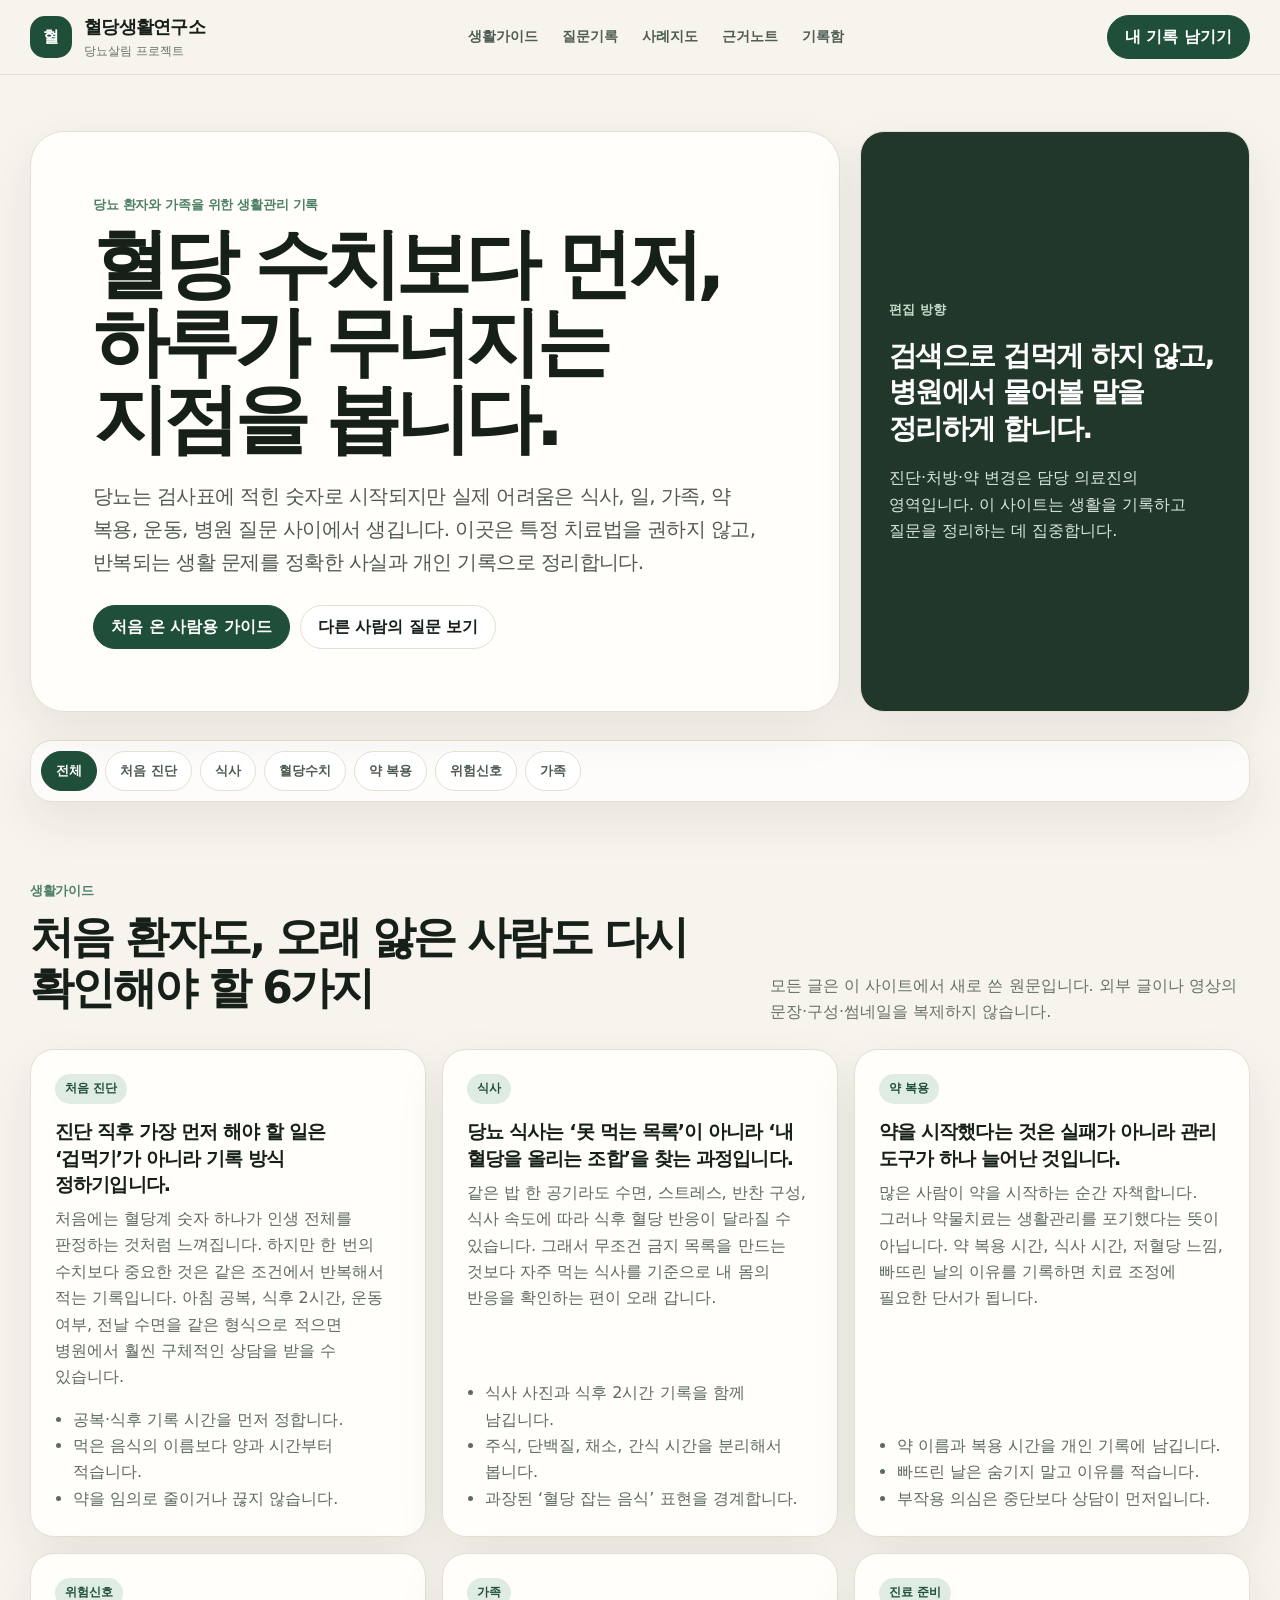
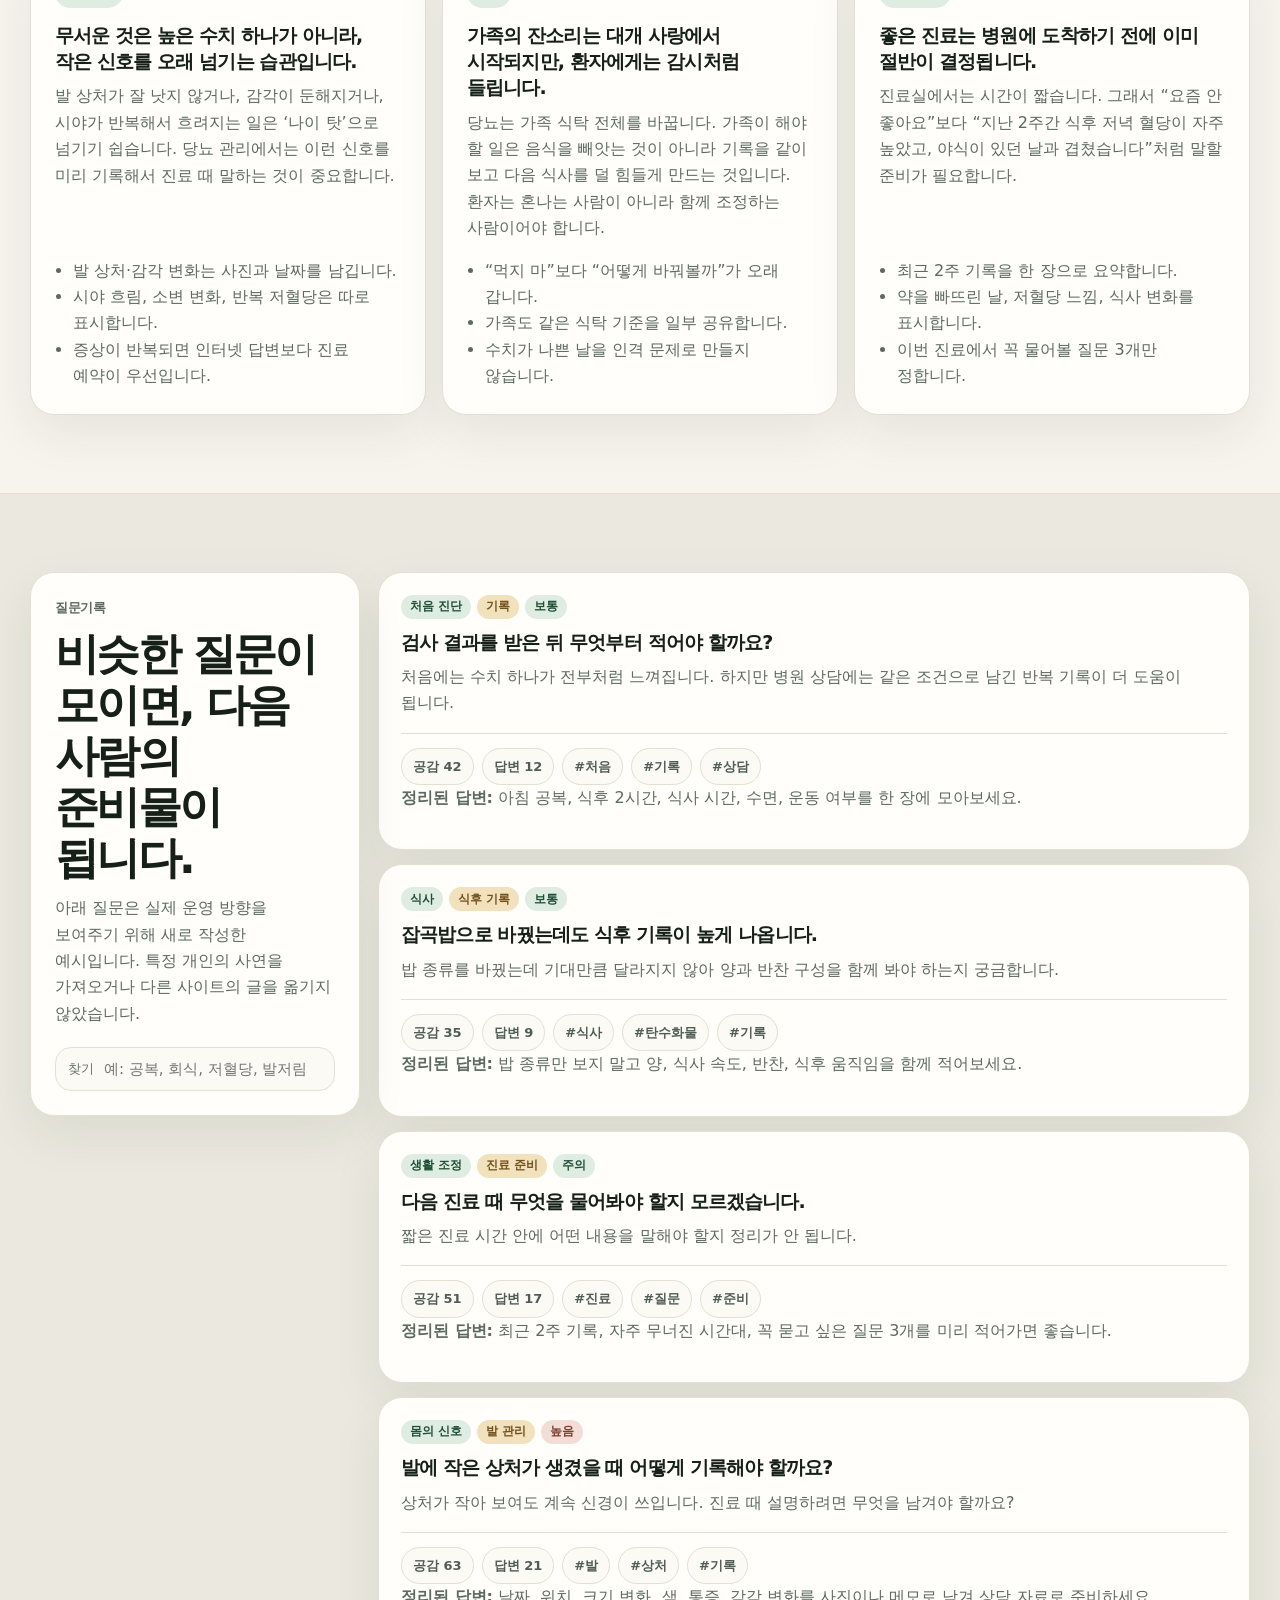
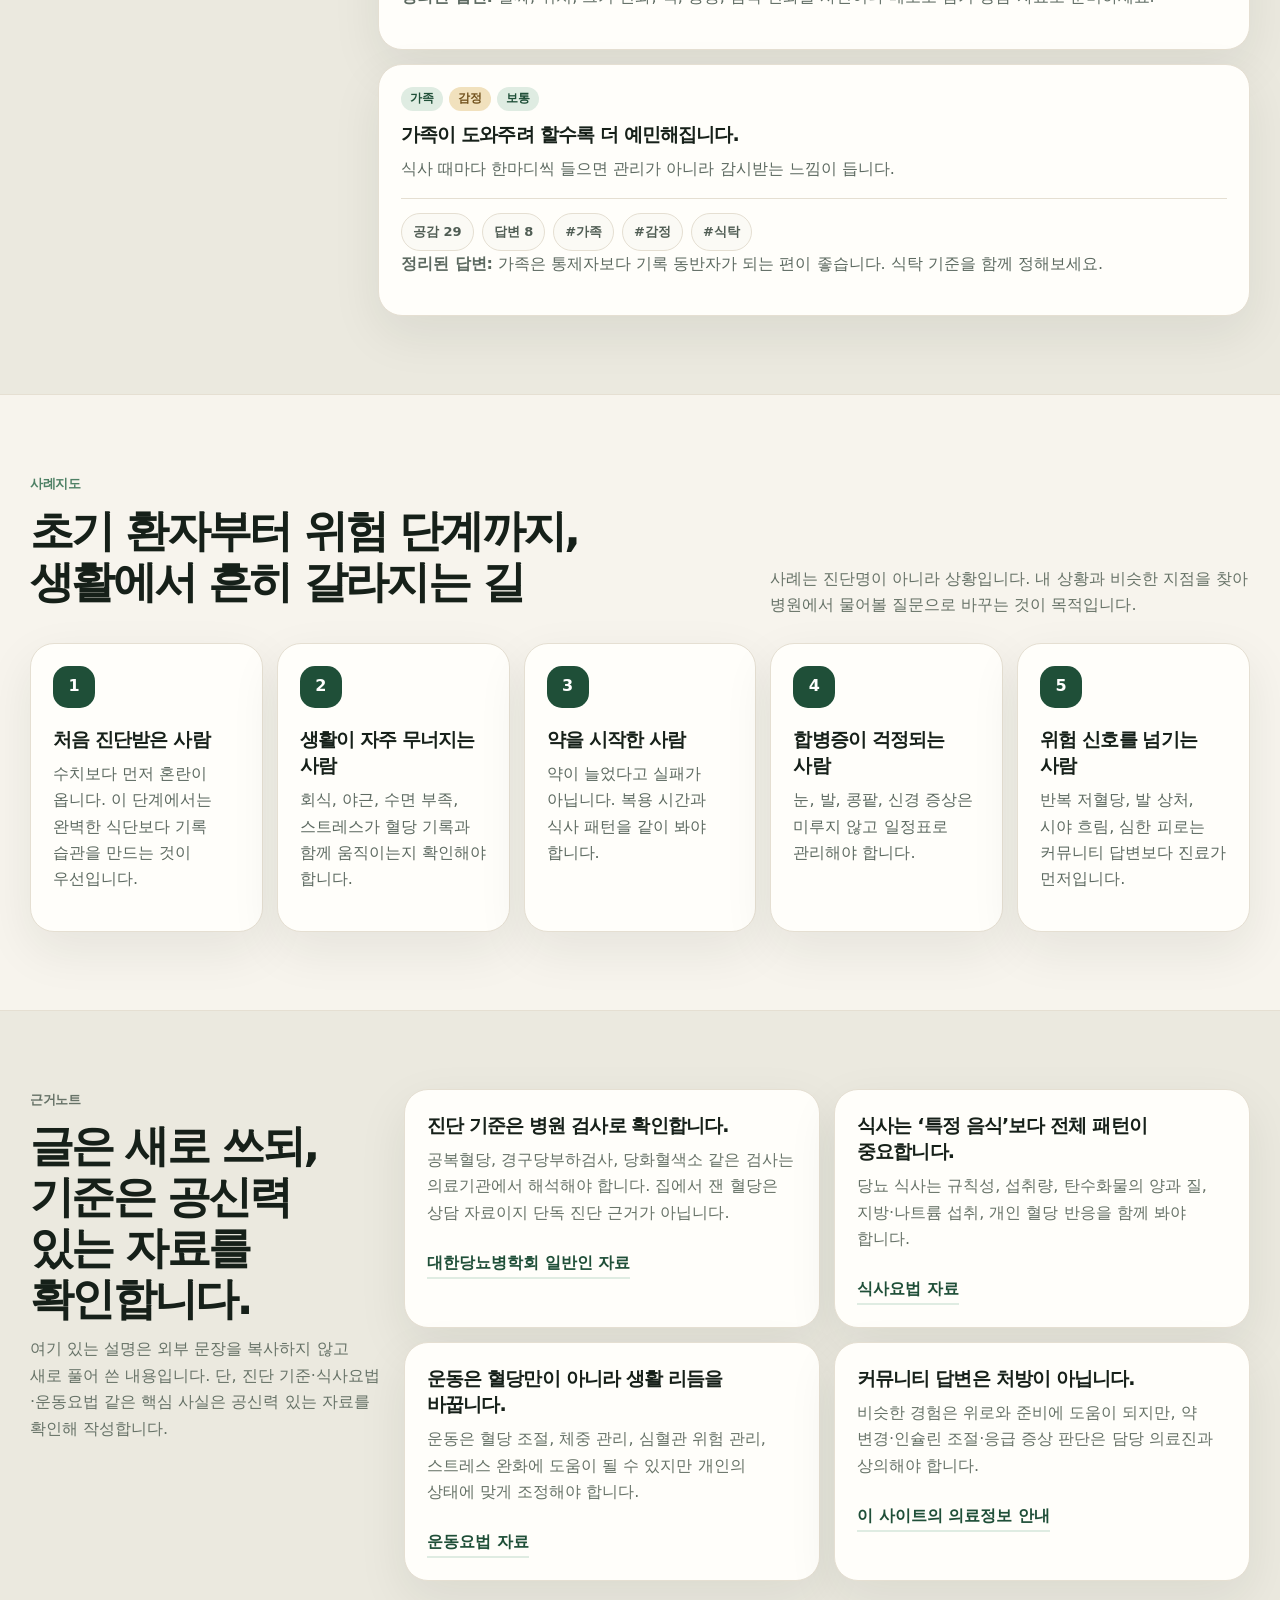
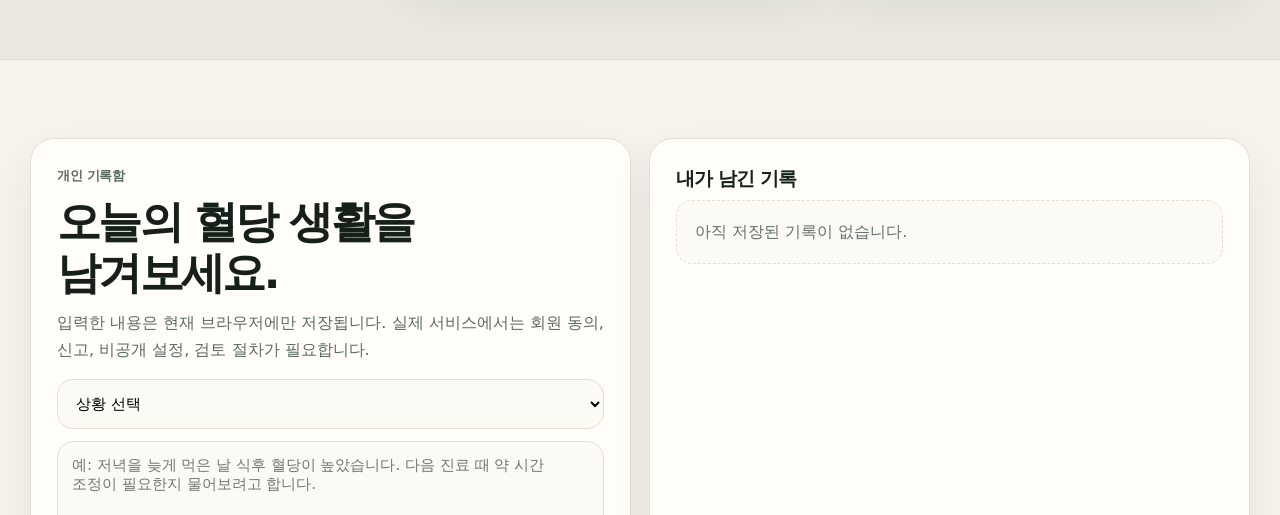
==== commit 4481953b: "Remove external video learning section" ====
--- a/index.html
+++ b/index.html
@@ -1,31 +1,22 @@
 <!doctype html>
 <html lang="ko">
 <head>
-  <meta charset="UTF-8" />
-  <meta name="viewport" content="width=device-width, initial-scale=1.0" />
-  <title>당뇨살림 | 묻고 남기는 혈당 생활 커뮤니티</title>
-  <meta name="description" content="당뇨 환자의 실제 경험과 오래 진료실에서 반복해서 본 노하우를 질문, 사례, 자료, 영상, 기관 정보로 연결하는 당뇨 생활 커뮤니티입니다." />
-  <link rel="preconnect" href="https://fonts.googleapis.com">
-  <link rel="preconnect" href="https://fonts.gstatic.com" crossorigin>
-  <link href="https://fonts.googleapis.com/css2?family=Noto+Sans+KR:wght@400;500;700;800;900&display=swap" rel="stylesheet">
+  <meta charset="utf-8" />
+  <meta name="viewport" content="width=device-width, initial-scale=1" />
+  <title>혈당생활연구소 | 당뇨 환자와 가족을 위한 생활관리 기록</title>
+  <meta name="description" content="당뇨 환자와 가족이 혈당, 식사, 운동, 약, 진료 준비를 생활 속에서 정리하도록 돕는 독창적인 정보 제공 및 기록형 커뮤니티입니다." />
+  <meta name="robots" content="noindex,follow" />
+  <meta http-equiv="refresh" content="0; url=/home.html" />
+  <link rel="canonical" href="https://diabetes-chi-jade.vercel.app/" />
   <style>
-    :root{--bg:#f6f7f2;--paper:#fff;--ink:#17211c;--muted:#68736c;--line:#dfe5d8;--soft:#eef1e8;--green:#24513a;--green2:#4c7b5f;--green3:#e4efe6;--sand:#f0e5cf;--red:#8a3c32;--blue:#315d7d;--shadow:0 18px 50px rgba(23,33,28,.08);--r:22px}*{box-sizing:border-box}html{scroll-behavior:smooth}body{margin:0;font-family:'Noto Sans KR',system-ui,sans-serif;background:var(--bg);color:var(--ink);line-height:1.6;word-break:keep-all}a{text-decoration:none;color:inherit}button,input,select,textarea{font-family:inherit}button{cursor:pointer}.shell{width:min(1440px,calc(100% - 40px));margin:0 auto}.topbar{position:sticky;top:0;z-index:20;background:rgba(246,247,242,.92);backdrop-filter:blur(16px);border-bottom:1px solid var(--line)}.nav{height:74px;display:grid;grid-template-columns:260px minmax(280px,1fr) auto;gap:22px;align-items:center}.brand{display:flex;gap:12px;align-items:center}.mark{width:40px;height:40px;border-radius:14px;background:var(--green);color:#fff;display:grid;place-items:center;font-weight:900}.brand strong{display:block;font-size:18px;letter-spacing:-.04em}.brand small{color:var(--muted);font-size:12px}.search{height:44px;border:1px solid var(--line);background:rgba(255,255,255,.8);border-radius:999px;display:flex;gap:10px;align-items:center;padding:0 16px;color:var(--muted);font-size:13px}.search input{width:100%;border:0;outline:0;background:transparent;font-size:15px}.navlinks{display:flex;gap:22px;font-size:14px;font-weight:800;color:#526057}.hero{padding:54px 0 34px}.hero-grid{display:grid;grid-template-columns:minmax(0,1.2fr) 440px;gap:24px}.hero-copy,.hero-panel,.card,.composer,.thread,.case,.knowledge,.video,.partner,.closing-box{background:var(--paper);border:1px solid var(--line);border-radius:var(--r);box-shadow:var(--shadow)}.hero-copy{border-radius:34px;padding:clamp(34px,6vw,64px)}.eyebrow,.label{margin:0 0 10px;color:var(--green2);font-size:13px;font-weight:900;letter-spacing:-.02em}h1,h2,h3,p{margin-top:0}h1{font-size:clamp(44px,6vw,78px);line-height:1.02;letter-spacing:-.075em;margin-bottom:22px}h2{font-size:clamp(25px,3.4vw,42px);line-height:1.18;letter-spacing:-.06em;margin-bottom:14px}h3{font-size:18px;line-height:1.35;letter-spacing:-.04em;margin-bottom:8px}.lead{color:#4f5d53;font-size:20px;max-width:840px;letter-spacing:-.03em}.actions{display:flex;gap:10px;flex-wrap:wrap;margin-top:28px}.btn{min-height:46px;border:1px solid var(--line);border-radius:999px;padding:0 18px;display:inline-flex;align-items:center;justify-content:center;font-weight:900;background:#fff}.btn.primary{background:var(--green);color:#fff;border-color:var(--green)}.btn.ghost{background:#f5f6f1}.hero-panel{border-radius:34px;padding:28px;display:grid;align-content:space-between;gap:22px;background:#1f3128;color:#fff}.doctor span{color:#b7cbbd;font-size:13px;font-weight:900}.doctor strong{display:block;margin:18px 0;font-size:30px;line-height:1.28;letter-spacing:-.06em}.doctor p{color:#d9e4dc;margin-bottom:0}.stats{display:grid;grid-template-columns:repeat(3,1fr);gap:10px}.stats div{background:rgba(255,255,255,.09);border:1px solid rgba(255,255,255,.12);border-radius:18px;padding:16px}.stats strong{display:block;font-size:28px;line-height:1}.stats span{color:#c9d8ce;font-size:12px}.app{padding:26px 0 70px}.app-grid{display:grid;grid-template-columns:250px minmax(0,1fr) 310px;gap:18px;align-items:start}.side{position:sticky;top:92px;display:grid;gap:14px}.card{padding:18px}.list{display:grid;gap:8px}.state,.topic,.sort{border:1px solid var(--line);background:#fff;border-radius:14px;padding:10px 12px;text-align:left;color:#46524b;font-weight:800}.topic,.sort{border-radius:999px}.state.active,.topic.active,.sort.active{background:var(--green);color:#fff;border-color:var(--green)}.caution{background:#fff8ef;border-color:#ead5ba}.caution ul{margin:0;padding-left:18px;color:#6b5133;font-size:14px}.feed{display:grid;gap:16px}.composer{padding:22px}.form{display:grid;gap:10px}.two{display:grid;grid-template-columns:1fr 1fr;gap:10px}.form input,.form textarea,.form select{width:100%;border:1px solid var(--line);border-radius:16px;padding:13px 14px;outline:0;background:#fbfcf8;color:var(--ink);font-size:15px}.toolbar{display:flex;justify-content:space-between;gap:20px;align-items:end;padding:8px 2px 0}.sorts{display:flex;gap:8px;flex-wrap:wrap;justify-content:flex-end}.sort{font-size:13px}.threads{display:grid;gap:14px}.thread{padding:20px;display:grid;gap:14px}.thread-top{display:flex;justify-content:space-between;gap:18px;align-items:start}.meta{display:flex;flex-wrap:wrap;gap:6px;margin-bottom:8px}.pill{display:inline-flex;align-items:center;min-height:24px;padding:0 9px;border-radius:999px;font-size:12px;font-weight:900;background:var(--green3);color:var(--green)}.pill.sand{background:var(--sand);color:#6e4e1d}.pill.blue{background:#e0edf5;color:var(--blue)}.pill.red{background:#f2ded8;color:var(--red)}.thread p{color:var(--muted);margin-bottom:0}.thread-actions{display:flex;flex-wrap:wrap;gap:8px;align-items:center}.vote,.mini{border:1px solid var(--line);border-radius:999px;background:#fbfcf8;min-height:34px;padding:0 12px;font-size:13px;font-weight:900;color:#46524b}.summary{border-top:1px solid var(--line);padding-top:14px;display:grid;gap:8px}.related{background:#f7f8f3;border-radius:16px;padding:12px;color:#516158;font-size:14px}.pattern,.source{border:1px solid var(--line);border-radius:16px;padding:13px;background:#fbfcf8}.pattern strong,.source strong{display:block;font-size:14px;letter-spacing:-.03em}.pattern span,.source span{color:var(--muted);font-size:12px}.section{padding:76px 0}.muted{background:var(--soft)}.head{margin-bottom:26px}.split{display:flex;justify-content:space-between;gap:40px;align-items:end}.copy{color:var(--muted);max-width:520px;margin-bottom:0}.case-map{display:grid;grid-template-columns:repeat(5,1fr);gap:14px}.case{padding:20px;min-height:270px;display:flex;flex-direction:column;justify-content:space-between}.step{width:40px;height:40px;border-radius:14px;display:grid;place-items:center;background:var(--green);color:#fff;font-weight:900;margin-bottom:18px}.case p,.knowledge p,.video p,.partner p,.closing-box p{color:var(--muted)}.case ul{margin:12px 0 0;padding-left:18px;color:#4b574f;font-size:13px}.library-layout{display:grid;grid-template-columns:340px minmax(0,1fr);gap:24px;align-items:start}.library-intro{position:sticky;top:92px}.knowledge-grid{display:grid;grid-template-columns:repeat(2,1fr);gap:14px}.knowledge{padding:22px}.todo{display:grid;gap:6px;margin-top:14px}.todo span{background:#f4f6ef;border-radius:12px;padding:10px;font-size:13px;color:#48574e}.video-section{background:#fffdf7;border-top:1px solid var(--line);border-bottom:1px solid var(--line)}.video-grid{display:grid;grid-template-columns:repeat(4,1fr);gap:14px}.video{overflow:hidden}.thumb{min-height:132px;background:linear-gradient(135deg,#244f3a,#88a676);color:#fff;display:grid;place-items:center;font-weight:900;font-size:26px}.video .body{padding:18px}.link{color:var(--green);font-weight:900;border-bottom:2px solid var(--green3);align-self:end}.places-grid{display:grid;grid-template-columns:360px minmax(0,1fr);gap:24px}.partner-grid{display:grid;grid-template-columns:repeat(2,1fr);gap:14px}.partner{padding:20px}.partner .type{color:var(--green2);font-size:12px;font-weight:900;margin-bottom:8px}.closing{padding-top:32px}.closing-box{padding:46px;text-align:center}.closing-box p{max-width:760px;margin-left:auto;margin-right:auto}.footer{padding:34px 0;border-top:1px solid var(--line);color:var(--muted);font-size:14px}.footer-grid{display:grid;grid-template-columns:1fr 1fr;gap:30px}.footer p{margin-bottom:0}.empty{padding:28px;border:1px dashed var(--line);border-radius:var(--r);text-align:center;color:var(--muted);background:rgba(255,255,255,.5)}@media(max-width:1180px){.nav{grid-template-columns:240px 1fr}.navlinks{display:none}.hero-grid,.app-grid,.library-layout,.places-grid{grid-template-columns:1fr}.side,.library-intro{position:static}.left{grid-template-columns:repeat(3,1fr)}.right{grid-template-columns:repeat(2,1fr)}.case-map{grid-template-columns:repeat(3,1fr)}.video-grid{grid-template-columns:repeat(2,1fr)}}@media(max-width:760px){.shell{width:min(100% - 28px,1440px)}.nav{height:auto;padding:14px 0;grid-template-columns:1fr}.brand small{display:none}.hero{padding:28px 0 20px}.hero-copy{padding:30px 22px;border-radius:26px}h1{font-size:42px}h2{font-size:28px}.lead{font-size:17px}.hero-panel{border-radius:26px}.doctor strong{font-size:23px}.stats,.left,.right,.two,.toolbar,.split,.case-map,.knowledge-grid,.video-grid,.partner-grid,.footer-grid{grid-template-columns:1fr;display:grid}.toolbar{align-items:start}.sorts{justify-content:flex-start}.thread-top{display:block}.section{padding:54px 0}.closing-box{padding:30px 20px}}
+    body{margin:0;min-height:100vh;display:grid;place-items:center;font-family:system-ui,-apple-system,BlinkMacSystemFont,'Noto Sans KR',sans-serif;background:#f8f7f0;color:#18231d}a{color:#24513a;font-weight:800}.box{width:min(92vw,520px);padding:32px;border:1px solid #dfe5d8;border-radius:24px;background:#fff;box-shadow:0 18px 50px rgba(23,33,28,.08);text-align:center}
   </style>
 </head>
 <body>
-  <header class="topbar"><div class="shell nav"><a href="#home" class="brand"><span class="mark">당</span><span><strong>당뇨살림</strong><small>묻고 남기는 혈당 생활</small></span></a><label class="search"><span>검색</span><input id="search" type="search" placeholder="예: 식후혈당, 약 빼먹음, 발 저림, 외식"></label><nav class="navlinks"><a href="#board">질문</a><a href="#cases">사례</a><a href="#library">자료</a><a href="#video">영상</a><a href="#places">기관</a></nav></div></header>
-  <main id="home">
-    <section class="hero"><div class="shell hero-grid"><div class="hero-copy"><p class="eyebrow">환자로 겪은 불안, 진료실에서 본 반복되는 장면</p><h1>당뇨는 혼자 검색할수록 더 무섭습니다.</h1><p class="lead">숫자 하나에 겁먹는 사람, 약을 시작하고 자책하는 사람, 합병증이 걱정돼 밤새 검색하는 사람. 여기서는 질문이 사례가 되고, 사례가 다음 사람의 길잡이가 됩니다.</p><div class="actions"><a class="btn primary" href="#board">지금 질문 보기</a><a class="btn ghost" href="#cases">내 상황 찾기</a></div></div><aside class="hero-panel"><div class="doctor"><span>50년 진료실 메모</span><strong>“최악의 환자는 어느 날 갑자기 나빠진 사람이 아니었습니다. 작은 신호를 오래 미룬 사람이었습니다.”</strong><p>그래서 이곳은 정답보다 먼저 ‘내가 지금 어디쯤 있는지’를 찾게 합니다.</p></div><div class="stats"><div><strong id="statThreads">0</strong><span>질문·경험</span></div><div><strong id="statCases">0</strong><span>상황별 사례</span></div><div><strong id="statSources">0</strong><span>연결 자료</span></div></div></aside></div></section>
-    <section class="app" id="board"><div class="shell app-grid"><aside class="side left"><div class="card"><p class="label">내 상황</p><div class="list" id="stateList"></div></div><div class="card"><p class="label">주제</p><div class="list" id="topicList"></div></div><div class="card caution"><p class="label">바로 병원에 물어볼 신호</p><ul><li>저혈당 증상이 반복될 때</li><li>발 상처·감각 둔화가 있을 때</li><li>시야 흐림이 반복될 때</li><li>약을 임의로 줄이고 싶을 때</li></ul></div></aside><section class="feed"><div class="composer"><p class="label">내 이야기를 남기면 비슷한 경험이 붙습니다</p><h2>무슨 일이 있었나요?</h2><form id="form" class="form"><div class="two"><select id="qState"></select><select id="qTopic"></select></div><input id="qTitle" type="text" placeholder="예: 식후 2시간 혈당이 230인데 산책하면 내려갈까요?" required><textarea id="qBody" rows="4" placeholder="수치, 먹은 음식, 약, 운동, 몸 상태를 적으면 다른 사람이 더 정확히 비교해볼 수 있습니다."></textarea><button class="btn primary" type="submit">질문 남기기</button></form></div><div class="toolbar"><div><p class="label">지금 올라온 이야기</p><h2 id="feedTitle">전체 질문</h2></div><div class="sorts"><button class="sort active" data-sort="hot">많이 공감</button><button class="sort" data-sort="new">최근</button><button class="sort" data-sort="answers">답변 많음</button></div></div><div class="threads" id="threads"></div></section><aside class="side right"><div class="card"><p class="label">사람들이 반복해서 겪는 패턴</p><div class="list" id="patterns"></div></div><div class="card"><p class="label">바로 연결되는 기본 자료</p><div class="list" id="sources"></div></div></aside></div></section>
-    <section class="section" id="cases"><div class="shell"><div class="head split"><div><p class="eyebrow">상황별 사례</p><h2>처음 환자부터 늦게 온 환자까지, 길목이 다릅니다.</h2></div><p class="copy">같은 당뇨라도 시작점, 약, 식사, 가족, 합병증 걱정에 따라 필요한 정보가 달라집니다.</p></div><div class="case-map" id="caseMap"></div></div></section>
-    <section class="section muted" id="library"><div class="shell library-layout"><div class="library-intro"><p class="eyebrow">자료실</p><h2>검색어가 아니라 생활 장면으로 정리했습니다.</h2><p class="copy">당뇨병 이해, 식생활, 운동, 약, 저혈당, 합병증, 가족 문제를 ‘오늘 무엇을 해야 하는가’ 기준으로 묶었습니다.</p></div><div class="knowledge-grid" id="knowledge"></div></div></section>
-    <section class="section video-section" id="video"><div class="shell"><div class="head split"><div><p class="eyebrow">영상으로 배우기</p><h2>긴 글이 힘든 날에는 짧은 강의 흐름으로 봅니다.</h2></div><a class="link" href="https://www.youtube.com/@diabetes.school" target="_blank" rel="noopener">당뇨스쿨 채널 보기</a></div><div class="video-grid" id="videos"></div></div></section>
-    <section class="section" id="places"><div class="shell places-grid"><div><p class="eyebrow">기관·서비스</p><h2>병원, 교육, 식사, 측정, 운동을 한곳에 모읍니다.</h2><p class="copy">앞으로 지역별 병원·교육기관·식단 서비스·측정기·운동 프로그램을 실제 후기와 함께 연결할 수 있는 영역입니다.</p></div><div class="partner-grid" id="partners"></div></div></section>
-    <section class="section closing"><div class="shell closing-box"><p class="eyebrow">당뇨살림</p><h2>한 사람의 실패담이, 다른 사람에게는 가장 현실적인 경고가 됩니다.</h2><p>이곳의 목표는 겁주는 것이 아니라 늦지 않게 움직이게 하는 것입니다. 내 기록이 다음 사람의 방향표가 되고, 다른 사람의 경험이 오늘의 선택을 덜 외롭게 만듭니다.</p></div></section>
-  </main><footer class="footer"><div class="shell footer-grid"><div><strong>당뇨살림</strong><p>묻고, 남기고, 같이 정리하는 혈당 생활</p></div><div><p>이 사이트는 의료기관이 아니며 진단, 처방, 약물 변경을 안내하지 않습니다. 응급 상황이나 치료 변경은 담당 의료진과 상의해야 합니다.</p></div></div></footer>
-  <script>
-    const D={states:[['all','전체'],['new','처음 진단'],['med','약 시작·변경'],['swing','혈당이 흔들림'],['complication','합병증 걱정'],['family','가족·보호자']],topics:[['all','전체'],['blood','혈당'],['food','식사'],['medicine','약'],['exercise','운동'],['foot','눈·발·신장'],['mind','마음'],['clinic','병원']],threads:[{id:1,state:'new',topic:'blood',title:'공복혈당 128이 한 번 나왔는데 바로 당뇨라고 봐야 하나요?',body:'건강검진에서 처음 들었습니다. 검색하니 겁나는 말만 보여서 뭘 먼저 해야 할지 모르겠습니다.',author:'처음검진 40대',created:'오늘',empathy:182,answers:24,related:['공복혈당 재검','당화혈색소 확인','첫 3개월 기록'],summary:'한 번의 숫자만으로 자책하기보다 검사 결과표 전체, 당화혈색소, 최근 수면·감기·음주 여부를 같이 확인하자는 답변이 많았습니다.',next:'검사지를 사진으로 정리하고, 식사·수면·운동 기록을 2주만 남겨보세요.'},{id:2,state:'swing',topic:'food',title:'잡곡밥으로 바꿨는데 식후 2시간 혈당이 더 높게 나옵니다',body:'흰쌀밥을 끊고 잡곡밥으로 바꿨는데 190~220 사이가 나옵니다. 양은 예전과 비슷하게 먹었습니다.',author:'식단초보',created:'오늘',empathy:241,answers:37,related:['밥 양','식사 속도','단백질·채소 순서'],summary:'잡곡이라는 이름보다 실제 양, 반찬 구성, 식사 속도, 식후 움직임이 더 중요하다는 경험이 많이 모였습니다.',next:'밥 종류보다 밥 양을 먼저 줄이고, 같은 메뉴로 3회 이상 기록해 패턴을 보세요.'},{id:3,state:'med',topic:'medicine',title:'약을 먹기 시작하니 내가 실패한 사람처럼 느껴집니다',body:'식단으로 버텨보려 했는데 결국 약을 처방받았습니다. 가족에게 말하기도 싫고 마음이 무너집니다.',author:'약시작 50대',created:'어제',empathy:319,answers:52,related:['약 자책감','장기 보호','복용 루틴'],summary:'약은 벌이 아니라 장기를 보호하는 도구라는 답변이 가장 많은 공감을 받았습니다. 약을 숨기면 처방 조정이 더 어려워진다는 경험도 많았습니다.',next:'복용 시간, 속 불편감, 저혈당 느낌을 메모해 다음 진료 때 보여주세요.'},{id:4,state:'complication',topic:'foot',title:'발바닥 감각이 둔한데 피곤해서 그런 걸까요?',body:'요즘 발끝이 둔하고 양말 안에 모래가 있는 느낌이 듭니다. 상처는 없는데 걱정됩니다.',author:'발이걱정',created:'2일 전',empathy:276,answers:41,related:['발 감각','상처 확인','신경병증 상담'],summary:'참지 말고 진료 때 반드시 말해야 한다는 답변이 많았습니다. 통증보다 무감각이 먼저 오는 경우를 겪었다는 경험담도 있었습니다.',next:'오늘부터 발바닥·발가락 사이를 매일 확인하고, 반복되면 담당 의료진에게 상담하세요.'},{id:5,state:'family',topic:'mind',title:'아버지가 당뇨인데 자꾸 몰래 단 음식을 드십니다',body:'잔소리하면 화를 내시고 숨겨서 드십니다. 가족이 어떻게 해야 하는지 모르겠습니다.',author:'딸보호자',created:'3일 전',empathy:198,answers:29,related:['가족 갈등','감시보다 구조','같이 먹는 식단'],summary:'감시는 오래가지 않고, 집 안 음식 배치와 함께 먹는 메뉴를 바꿔야 한다는 경험이 많았습니다.',next:'먹지 말라는 말보다 대체 간식과 식사 시간을 같이 정해보세요.'},{id:6,state:'swing',topic:'exercise',title:'식후 산책을 했는데도 혈당이 안 내려가는 날이 있습니다',body:'어떤 날은 30분 걸으면 내려가고 어떤 날은 그대로입니다. 운동이 소용없는 건가요?',author:'걷는사람',created:'이번 주',empathy:154,answers:18,related:['운동 시간','수면','스트레스','식사량'],summary:'운동 효과는 전날 수면, 식사량, 약, 컨디션의 영향을 받습니다. 한 번의 결과보다 반복 패턴을 보자는 의견이 많았습니다.',next:'식사 시작 시간, 걷기 시작 시간, 걸은 시간, 몸 상태를 같이 적어보세요.'}],patterns:[['처음엔 밥을 끊고, 한 달 뒤 무너집니다','극단적 제한보다 지속 가능한 양 조절이 오래 갑니다.'],['약을 숨기면 처방이 빗나갑니다','빼먹은 날, 부작용, 비용 부담은 진료실에서 말해야 합니다.'],['발 문제는 아픈 것보다 못 느끼는 게 먼저일 수 있습니다','매일 보는 습관이 늦은 발견을 막습니다.'],['가족의 감시는 몰래 먹는 습관을 만듭니다','잔소리보다 환경을 바꾸는 편이 낫습니다.']],sources:[['당뇨병이란','당뇨병의 기본 정의와 원리','https://www.diabetes.or.kr/general/info/info_01.php'],['당뇨병과 식생활','식사요법의 기본 원칙','https://www.diabetes.or.kr/general/dietary/dietary_01.php'],['당뇨병과 운동','운동의 효과와 주의점','https://www.diabetes.or.kr/general/exercise/exercise_01.php'],['당뇨병 FAQ','환자 눈높이 질문 모음','https://www.diabetes.or.kr/general/pds/faq.php']],cases:[['01','검진표를 받고 얼어붙은 사람','공복혈당, 당화혈색소, 식후혈당의 의미부터 확인해야 하는 단계입니다.',['검사 결과표 정리','2주 생활 기록','재검·진료 예약']],['02','식단을 시작했다가 무너진 사람','좋은 음식 목록보다 내가 계속할 수 있는 양과 순서를 찾아야 합니다.',['밥 양 확인','외식 메뉴 비교','폭식 신호 기록']],['03','약을 시작하고 자책하는 사람','약을 시작했다는 사실보다 약을 어떻게 안전하게 유지하는지가 중요합니다.',['복용 시간 고정','부작용 메모','저혈당 증상 확인']],['04','수치가 흔들려 지친 사람','음식 하나가 아니라 수면, 스트레스, 감기, 운동, 약을 함께 봐야 합니다.',['식후 2시간 기록','수면·스트레스 메모','반복 패턴 찾기']],['05','눈·발·신장이 걱정되는 사람','늦었다고 포기할 때가 아니라 검사와 생활을 다시 묶어야 하는 단계입니다.',['안과 검진','발 상처 확인','소변·혈압 관리']]],knowledge:[['처음','첫 달에는 완벽한 식단보다 기준표가 먼저입니다','혈당 숫자의 뜻, 검사 간격, 내 식사 패턴을 이해해야 불필요한 공포를 줄일 수 있습니다.',['검사 결과표 사진 보관','식사 사진 2주 기록','궁금한 말을 진료 전 메모']],['식사','당뇨식은 벌칙 식단이 아니라 오래 가는 건강식이어야 합니다','무조건 제한하는 방식은 오래가지 않습니다. 일정한 시간, 알맞은 양, 당류·나트륨·지방 조절이 핵심입니다.',['밥 양부터 확인','국물·소스 줄이기','식이섬유와 단백질 함께 먹기']],['운동','운동은 혈당만이 아니라 마음과 수면에도 영향을 줍니다','다만 약이나 인슐린을 쓰는 사람, 합병증이 있는 사람은 운동 시간과 강도를 조심해야 합니다.',['식후 가벼운 걷기','편한 운동화 준비','무리한 운동 피하기']],['저혈당','낮은 혈당도 높은 혈당만큼 무섭습니다','식은땀, 손 떨림, 심한 허기, 어지러움 같은 신호가 있으면 반복 여부를 기록해야 합니다.',['증상 시간 기록','약·식사 간격 확인','반복되면 진료 때 말하기']],['합병증','발, 눈, 신장은 증상이 없어도 확인해야 합니다','불편감이 생긴 뒤에야 움직이면 늦는 경우가 있습니다. 정기 확인이 가장 현실적인 방어입니다.',['발 매일 보기','안과 검사 미루지 않기','소변·혈압 함께 보기']],['가족','가족은 감시자가 아니라 환경을 같이 바꾸는 사람이어야 합니다','몰래 먹는 문제는 의지 부족만으로 설명되지 않습니다. 집 안 음식, 식사 시간, 외식 선택을 함께 바꿔야 합니다.',['같은 메뉴 먹기','대체 간식 준비','잔소리 대신 동행']]],videos:[['3분 기초','당뇨 진단 기준을 처음 들은 날','검사표에서 먼저 봐야 할 숫자와 다시 확인할 항목'],['식사','밥을 끊지 않고 줄이는 법','양, 순서, 속도, 외식에서 실제로 바꾸는 방법'],['운동','식후 걷기가 되는 날과 안 되는 날','운동 효과가 흔들리는 이유와 기록법'],['합병증','발 저림을 가볍게 넘기지 말아야 하는 이유','통증보다 무감각이 위험 신호가 될 수 있는 상황']],partners:[['교육','당뇨 교육 프로그램','지역 보건소, 병원 교육실, 온라인 강의를 주제별로 연결합니다.'],['병원','진료·검사 기관','당뇨 교육 인증병원, 안과, 신장 관련 검사 정보를 지역별로 정리할 수 있습니다.'],['식사','식단·도시락 서비스','성분, 열량, 실제 후기, 혈당 반응 기록을 함께 볼 수 있게 설계합니다.'],['측정','혈당측정기·앱','측정 편의성, 기록 방식, 비용 부담을 비교하는 영역입니다.']]};
-    const $=s=>document.querySelector(s),$$=s=>[...document.querySelectorAll(s)];let A='all',T='all',S='hot',Q='';const mk=(t,c,x)=>{const n=document.createElement(t);if(c)n.className=c;if(x!==undefined)n.textContent=x;return n},cl=n=>{while(n&&n.firstChild)n.removeChild(n.firstChild)},lab=(arr,id)=>(arr.find(x=>x[0]===id)||[])[1]||id,local=()=>{try{return JSON.parse(localStorage.getItem('threads')||'[]')}catch(e){return[]}},all=()=>[...local(),...D.threads];function selectors(){const sl=$('#stateList'),tl=$('#topicList'),qs=$('#qState'),qt=$('#qTopic');[sl,tl,qs,qt].forEach(cl);D.states.forEach(([id,name])=>{const b=mk('button','state'+(id===A?' active':''),name);b.onclick=()=>{A=id;draw()};sl.append(b);if(id!=='all'){const o=mk('option','',name);o.value=id;qs.append(o)}});D.topics.forEach(([id,name])=>{const b=mk('button','topic'+(id===T?' active':''),name);b.onclick=()=>{T=id;draw()};tl.append(b);if(id!=='all'){const o=mk('option','',name);o.value=id;qt.append(o)}})}function getThreads(){let q=Q.trim().toLowerCase();return all().filter(x=>A==='all'||x.state===A).filter(x=>T==='all'||x.topic===T).filter(x=>!q||[x.title,x.body,x.summary,lab(D.states,x.state),lab(D.topics,x.topic),...(x.related||[])].join(' ').toLowerCase().includes(q)).sort((a,b)=>((S==='new'?b.id:S==='answers'?b.answers:b.empathy+b.answers*3)-((S==='new'?a.id:S==='answers'?a.answers:a.empathy+a.answers*3))))}function thread(x){const c=mk('article','thread'),top=mk('div','thread-top'),main=mk('div'),m=mk('div','meta');[['pill',lab(D.states,x.state)],['pill sand',lab(D.topics,x.topic)],['pill blue',x.created]].forEach(([clz,txt])=>m.append(mk('span',clz,txt)));main.append(m,mk('h3','',x.title),mk('p','',x.body));const act=mk('div','thread-actions'),v=mk('button','vote',`공감 ${x.empathy}`);v.onclick=()=>{let n=Number(v.dataset.n||x.empathy)+1;v.dataset.n=n;v.textContent=`공감 ${n}`};act.append(v,mk('span','pill red',`답변 ${x.answers}`),mk('span','pill',x.author));top.append(main,act);const r=mk('div','related',`비슷한 말: ${(x.related||[]).join(' · ')}`),sum=mk('div','summary');sum.innerHTML=`<div><strong>많이 모인 답변</strong><p>${x.summary}</p></div><div><strong>오늘 할 일</strong><p>${x.next}</p></div>`;c.append(top,r,sum);return c}function threads(){const w=$('#threads');cl(w);$('#feedTitle').textContent=`${A==='all'?'전체':lab(D.states,A)} · ${T==='all'?'질문':lab(D.topics,T)}`;let xs=getThreads();if(!xs.length)return w.append(mk('div','empty','조건에 맞는 이야기가 없습니다. 검색어를 줄이거나 다른 주제를 선택해보세요.'));xs.forEach(x=>w.append(thread(x)))}function side(){const p=$('#patterns'),s=$('#sources');cl(p);cl(s);D.patterns.forEach(x=>{let n=mk('article','pattern');n.append(mk('strong','',x[0]),mk('span','',x[1]));p.append(n)});D.sources.forEach(x=>{let a=mk('a','source');a.href=x[2];a.target='_blank';a.rel='noopener';a.append(mk('strong','',x[0]),mk('span','',x[1]));s.append(a)})}function cases(){const w=$('#caseMap');cl(w);D.cases.forEach(x=>{let c=mk('article','case'),h=mk('div'),ul=mk('ul');x[3].forEach(i=>ul.append(mk('li','',i)));h.append(mk('div','step',x[0]),mk('h3','',x[1]),mk('p','',x[2]));c.append(h,ul);w.append(c)})}function knowledge(){const w=$('#knowledge');cl(w);D.knowledge.forEach(x=>{let c=mk('article','knowledge'),todo=mk('div','todo');x[3].forEach(i=>todo.append(mk('span','',i)));c.append(mk('span','pill',x[0]),mk('h3','',x[1]),mk('p','',x[2]),todo);w.append(c)})}function videos(){const w=$('#videos');cl(w);D.videos.forEach(x=>{let c=mk('article','video'),b=mk('div','body');b.append(mk('h3','',x[1]),mk('p','',x[2]));c.append(mk('div','thumb',x[0]),b);w.append(c)})}function partners(){const w=$('#partners');cl(w);D.partners.forEach(x=>{let c=mk('article','partner');c.append(mk('div','type',x[0]),mk('h3','',x[1]),mk('p','',x[2]));w.append(c)})}function draw(){selectors();threads();side();$('#statThreads').textContent=all().length;$('#statCases').textContent=D.cases.length;$('#statSources').textContent=D.sources.length}$$('.sort').forEach(b=>b.onclick=()=>{$$('.sort').forEach(x=>x.classList.toggle('active',x===b));S=b.dataset.sort;threads()});$('#search').oninput=e=>{Q=e.target.value;threads()};$('#form').onsubmit=e=>{e.preventDefault();let title=$('#qTitle').value.trim();if(!title)return;let saved=local();let item={id:Date.now(),state:$('#qState').value,topic:$('#qTopic').value,title,body:$('#qBody').value.trim()||'자세한 내용은 아직 적지 않았습니다.',author:'방금 남긴 질문',created:'방금',empathy:0,answers:0,related:['새 질문',lab(D.states,$('#qState').value),lab(D.topics,$('#qTopic').value)],summary:'아직 답변이 모이지 않았습니다. 비슷한 경험을 가진 사람이 댓글을 남기면 이 영역에 핵심 흐름이 정리됩니다.',next:'수치, 음식, 약, 운동, 몸 상태를 조금 더 적으면 비교하기 쉬워집니다.'};localStorage.setItem('threads',JSON.stringify([item,...saved]));$('#qTitle').value='';$('#qBody').value='';A='all';T='all';draw();location.hash='board'};draw();cases();knowledge();videos();partners();
-  </script>
+  <main class="box">
+    <h1>혈당생활연구소로 이동합니다.</h1>
+    <p>외부 영상 연결 섹션을 제거하고, 자체 원고 기반 생활관리 화면으로 정리했습니다.</p>
+    <p><a href="/home.html">바로 이동하기</a></p>
+  </main>
 </body>
-</html>+</html>
